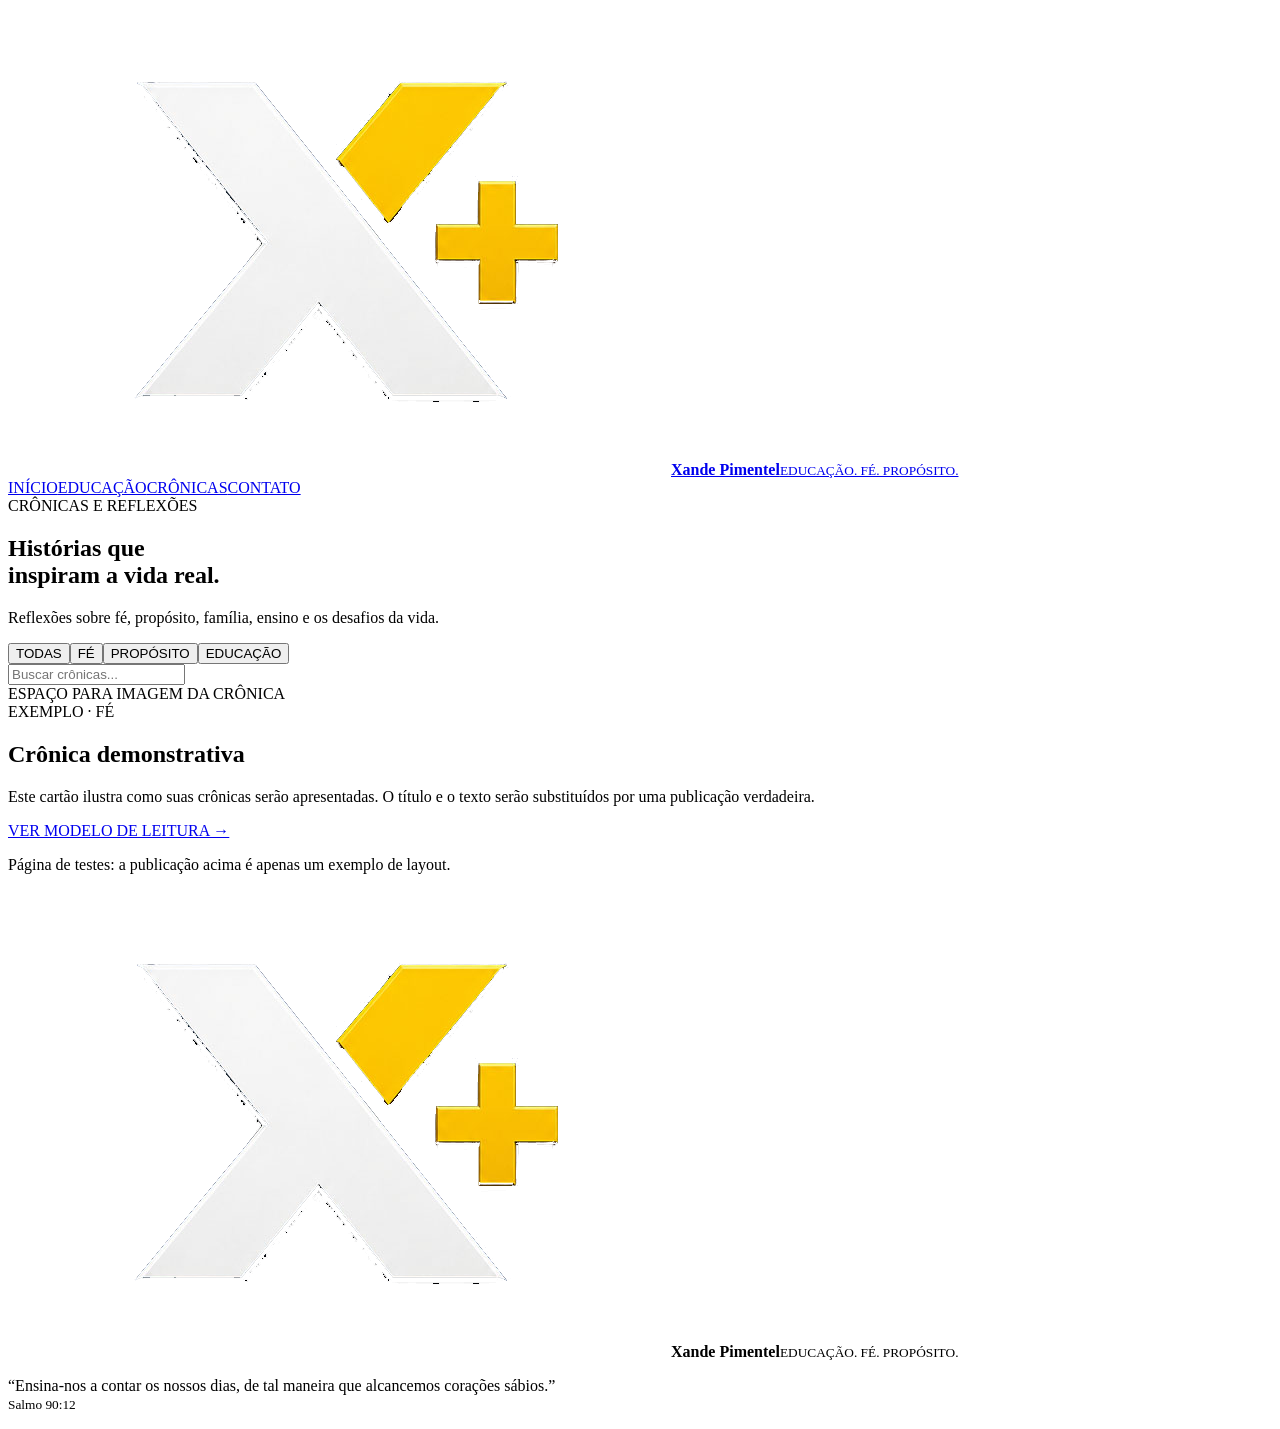
==== cronicas/index.html @ 949854df "Adiciona biblioteca editorial de crônicas em ambiente de testes" ====
<!doctype html><html lang="pt-BR"><head><meta charset="utf-8"><meta name="viewport" content="width=device-width,initial-scale=1"><title>Crônicas e Reflexões | Xande Pimentel</title><link rel="preconnect" href="https://fonts.googleapis.com"><link rel="preconnect" href="https://fonts.gstatic.com" crossorigin><link href="https://fonts.googleapis.com/css2?family=Cormorant+Garamond:wght@400;500;600&family=Montserrat:wght@400;500;600&display=swap" rel="stylesheet"><link rel="stylesheet" href="style.css"></head><body><header class="top"><a class="brand" href="../index.html"><img src="../images/logo.png" alt="Logo Xande Pimentel"><span><strong>Xande Pimentel</strong><small>EDUCAÇÃO. FÉ. PROPÓSITO.</small></span></a><nav><a href="../index.html">INÍCIO</a><a href="../index.html#educacao">EDUCAÇÃO</a><a class="active" href="index.html">CRÔNICAS</a><a href="../index.html#rodape">CONTATO</a></nav></header><section class="hero"><div class="hero-inner"><span class="eyebrow">CRÔNICAS E REFLEXÕES</span><h1>Histórias que<br>inspiram a vida real.</h1><p>Reflexões sobre fé, propósito, família, ensino e os desafios da vida.</p></div></section><main><div class="filters"><div class="categories" aria-label="Filtrar por tema"><button class="selected" data-filter="Todas">TODAS</button><button data-filter="Fé">FÉ</button><button data-filter="Propósito">PROPÓSITO</button><button data-filter="Educação">EDUCAÇÃO</button></div><input id="search" type="search" placeholder="Buscar crônicas..." aria-label="Buscar crônicas"></div><div class="grid" id="grid"><article class="card" data-category="Fé" data-title="Crônica demonstrativa"><div class="cover"><span>ESPAÇO PARA IMAGEM DA CRÔNICA</span></div><div class="card-body"><span class="meta">EXEMPLO · FÉ</span><h2>Crônica demonstrativa</h2><p>Este cartão ilustra como suas crônicas serão apresentadas. O título e o texto serão substituídos por uma publicação verdadeira.</p><a href="exemplo.html">VER MODELO DE LEITURA →</a></div></article></div><p id="empty" hidden>Nenhuma crônica encontrada.</p><p class="notice">Página de testes: a publicação acima é apenas um exemplo de layout.</p></main><footer><div class="brand"><img src="../images/logo.png" alt=""><span><strong>Xande Pimentel</strong><small>EDUCAÇÃO. FÉ. PROPÓSITO.</small></span></div><p>“Ensina-nos a contar os nossos dias, de tal maneira que alcancemos corações sábios.”<br><small>Salmo 90:12</small></p></footer><script>const buttons=[...document.querySelectorAll('[data-filter]')],search=document.querySelector('#search'),cards=[...document.querySelectorAll('.card')];let category='Todas';function render(){let count=0;for(const card of cards){const ok=(category==='Todas'||card.dataset.category===category)&&card.textContent.toLocaleLowerCase('pt-BR').includes(search.value.toLocaleLowerCase('pt-BR'));card.hidden=!ok;if(ok)count++}document.querySelector('#empty').hidden=count!==0}buttons.forEach(button=>button.addEventListener('click',()=>{category=button.dataset.filter;buttons.forEach(b=>b.classList.toggle('selected',b===button));render()}));search.addEventListener('input',render);</script></body></html>
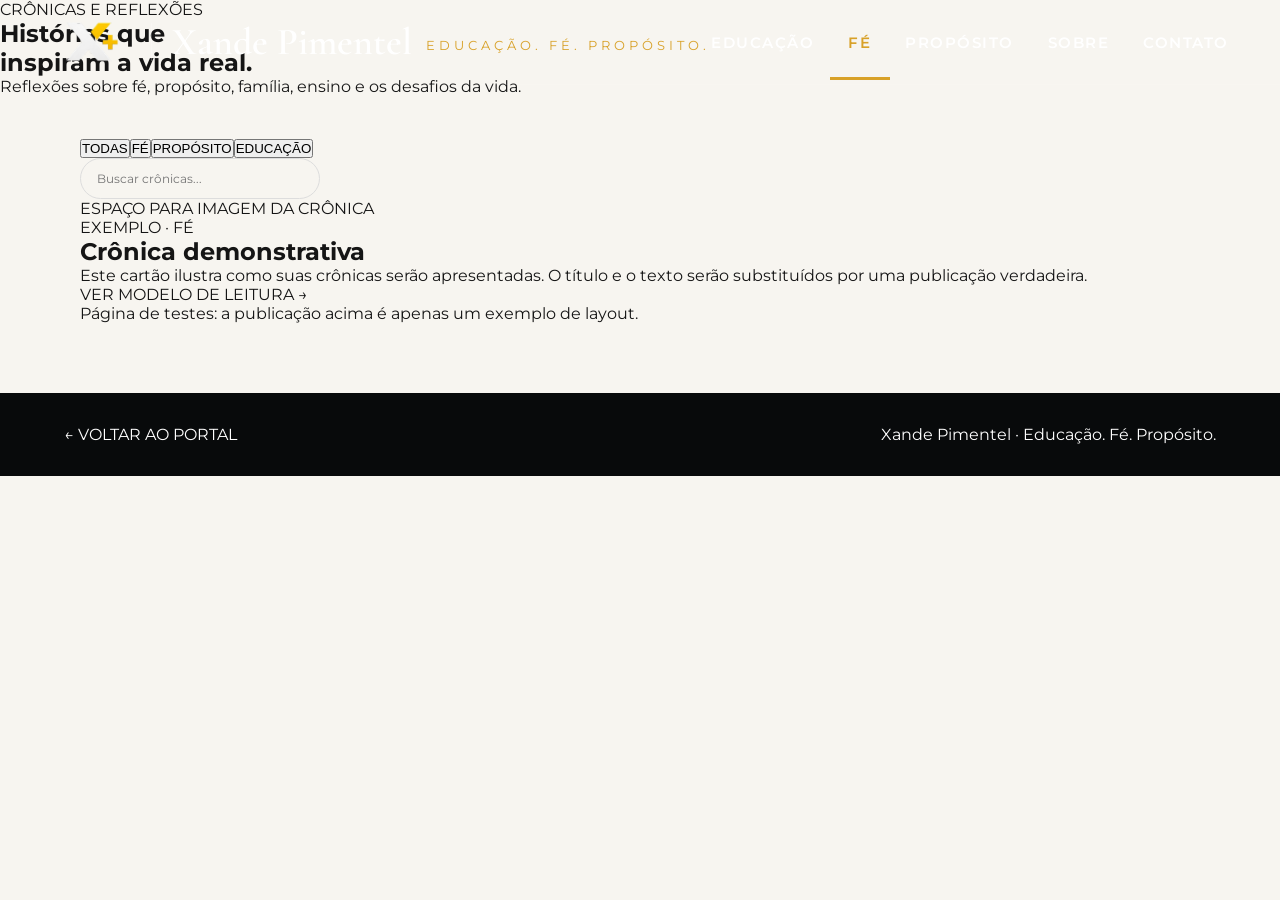
==== commit 18ab266e: "Uniformiza identidade visual da biblioteca com o portal" ====
--- a/cronicas/index.html
+++ b/cronicas/index.html
@@ -1 +1 @@
-<!doctype html><html lang="pt-BR"><head><meta charset="utf-8"><meta name="viewport" content="width=device-width,initial-scale=1"><title>Crônicas e Reflexões | Xande Pimentel</title><link rel="preconnect" href="https://fonts.googleapis.com"><link rel="preconnect" href="https://fonts.gstatic.com" crossorigin><link href="https://fonts.googleapis.com/css2?family=Cormorant+Garamond:wght@400;500;600&family=Montserrat:wght@400;500;600&display=swap" rel="stylesheet"><link rel="stylesheet" href="style.css"></head><body><header class="top"><a class="brand" href="../index.html"><img src="../images/logo.png" alt="Logo Xande Pimentel"><span><strong>Xande Pimentel</strong><small>EDUCAÇÃO. FÉ. PROPÓSITO.</small></span></a><nav><a href="../index.html">INÍCIO</a><a href="../index.html#educacao">EDUCAÇÃO</a><a class="active" href="index.html">CRÔNICAS</a><a href="../index.html#rodape">CONTATO</a></nav></header><section class="hero"><div class="hero-inner"><span class="eyebrow">CRÔNICAS E REFLEXÕES</span><h1>Histórias que<br>inspiram a vida real.</h1><p>Reflexões sobre fé, propósito, família, ensino e os desafios da vida.</p></div></section><main><div class="filters"><div class="categories" aria-label="Filtrar por tema"><button class="selected" data-filter="Todas">TODAS</button><button data-filter="Fé">FÉ</button><button data-filter="Propósito">PROPÓSITO</button><button data-filter="Educação">EDUCAÇÃO</button></div><input id="search" type="search" placeholder="Buscar crônicas..." aria-label="Buscar crônicas"></div><div class="grid" id="grid"><article class="card" data-category="Fé" data-title="Crônica demonstrativa"><div class="cover"><span>ESPAÇO PARA IMAGEM DA CRÔNICA</span></div><div class="card-body"><span class="meta">EXEMPLO · FÉ</span><h2>Crônica demonstrativa</h2><p>Este cartão ilustra como suas crônicas serão apresentadas. O título e o texto serão substituídos por uma publicação verdadeira.</p><a href="exemplo.html">VER MODELO DE LEITURA →</a></div></article></div><p id="empty" hidden>Nenhuma crônica encontrada.</p><p class="notice">Página de testes: a publicação acima é apenas um exemplo de layout.</p></main><footer><div class="brand"><img src="../images/logo.png" alt=""><span><strong>Xande Pimentel</strong><small>EDUCAÇÃO. FÉ. PROPÓSITO.</small></span></div><p>“Ensina-nos a contar os nossos dias, de tal maneira que alcancemos corações sábios.”<br><small>Salmo 90:12</small></p></footer><script>const buttons=[...document.querySelectorAll('[data-filter]')],search=document.querySelector('#search'),cards=[...document.querySelectorAll('.card')];let category='Todas';function render(){let count=0;for(const card of cards){const ok=(category==='Todas'||card.dataset.category===category)&&card.textContent.toLocaleLowerCase('pt-BR').includes(search.value.toLocaleLowerCase('pt-BR'));card.hidden=!ok;if(ok)count++}document.querySelector('#empty').hidden=count!==0}buttons.forEach(button=>button.addEventListener('click',()=>{category=button.dataset.filter;buttons.forEach(b=>b.classList.toggle('selected',b===button));render()}));search.addEventListener('input',render);</script></body></html>+<!doctype html><html lang="pt-BR"><head><meta charset="utf-8"><meta name="viewport" content="width=device-width,initial-scale=1"><title>Crônicas e Reflexões | Xande Pimentel</title><link rel="preconnect" href="https://fonts.googleapis.com"><link rel="preconnect" href="https://fonts.gstatic.com" crossorigin><link href="https://fonts.googleapis.com/css2?family=Cormorant+Garamond:wght@400;500;600&family=Montserrat:wght@400;500;600&display=swap" rel="stylesheet"><link rel="stylesheet" href="../css/style.css"><link rel="stylesheet" href="style.css"></head><body><header class="header"><div class="container"><div class="logo-area"><img src="../images/logo.png" class="logo" alt="Logo Xande Pimentel"><div class="brand"><h2>Xande Pimentel</h2><span>EDUCAÇÃO. FÉ. PROPÓSITO.</span></div></div><nav><ul><li><a href="../index.html#educacao">EDUCAÇÃO</a></li><li><a class="active" href="index.html">FÉ</a></li><li><a href="../index.html">PROPÓSITO</a></li><li><a href="../index.html">SOBRE</a></li><li><a href="../index.html#rodape">CONTATO</a></li></ul></nav></div></header><section class="library-hero"><div class="library-hero-inner"><span class="library-eyebrow">CRÔNICAS E REFLEXÕES</span><h1>Histórias que<br>inspiram a vida real.</h1><p>Reflexões sobre fé, propósito, família, ensino e os desafios da vida.</p></div></section><main class="library-main"><div class="library-filters"><div class="library-categories" aria-label="Filtrar por tema"><button class="selected" data-filter="Todas">TODAS</button><button data-filter="Fé">FÉ</button><button data-filter="Propósito">PROPÓSITO</button><button data-filter="Educação">EDUCAÇÃO</button></div><input id="search" class="library-search" type="search" placeholder="Buscar crônicas..." aria-label="Buscar crônicas"></div><div class="library-grid" id="grid"><article class="library-card" data-category="Fé" data-title="Crônica demonstrativa"><div class="library-cover"><span>ESPAÇO PARA IMAGEM DA CRÔNICA</span></div><div class="library-card-body"><span class="library-meta">EXEMPLO · FÉ</span><h2>Crônica demonstrativa</h2><p>Este cartão ilustra como suas crônicas serão apresentadas. O título e o texto serão substituídos por uma publicação verdadeira.</p><a href="exemplo.html">VER MODELO DE LEITURA →</a></div></article></div><p id="empty" hidden>Nenhuma crônica encontrada.</p><p class="library-notice">Página de testes: a publicação acima é apenas um exemplo de layout.</p></main><footer class="library-footer"><a href="../index.html">← VOLTAR AO PORTAL</a><span> Xande Pimentel · Educação. Fé. Propósito.</span></footer><script>const buttons=[...document.querySelectorAll('[data-filter]')],search=document.querySelector('#search'),cards=[...document.querySelectorAll('.library-card')];let category='Todas';function render(){let count=0;for(const card of cards){const ok=(category==='Todas'||card.dataset.category===category)&&card.textContent.toLocaleLowerCase('pt-BR').includes(search.value.toLocaleLowerCase('pt-BR'));card.hidden=!ok;if(ok)count++}document.querySelector('#empty').hidden=count!==0}buttons.forEach(button=>button.addEventListener('click',()=>{category=button.dataset.filter;buttons.forEach(b=>b.classList.toggle('selected',b===button));render()}));search.addEventListener('input',render);</script></body></html>
--- a/css/style.css
+++ b/css/style.css
@@ -0,0 +1,1257 @@
+/* ============================================================
+   XANDE PIMENTEL — PORTAL
+   CSS completo — versão limpa e responsiva
+   ============================================================ */
+
+/* ---------- RESET ---------- */
+* {
+    margin: 0;
+    padding: 0;
+    box-sizing: border-box;
+}
+
+html {
+    scroll-behavior: smooth;
+}
+
+body {
+    background: #000;
+    color: #fff;
+    font-family: "Montserrat", sans-serif;
+    overflow-x: hidden;
+}
+
+img {
+    max-width: 100%;
+    display: block;
+}
+
+/* ---------- CONTAINER ---------- */
+.container {
+    width: 92%;
+    max-width: 1700px;
+    margin: 0 auto;
+}
+
+/* ---------- HEADER ---------- */
+.header {
+    position: absolute;
+    top: 0;
+    left: 0;
+    width: 100%;
+    z-index: 50;
+    padding: 14px 0;
+    border-bottom: 1px solid rgba(255, 255, 255, 0.08);
+}
+
+.header .container {
+    display: flex;
+    justify-content: space-between;
+    align-items: center;
+}
+
+.logo-area {
+    display: flex;
+    align-items: center;
+    gap: 20px;
+}
+
+.logo {
+    width: 80px;
+    height: auto;
+}
+
+.brand {
+    border-left: 1px solid rgba(255, 255, 255, 0.25);
+    padding-left: 20px;
+}
+
+.brand h2 {
+    font-family: "Cormorant Garamond", serif;
+    font-size: 38px;
+    font-weight: 600;
+    color: #fff;
+    line-height: 1;
+    white-space: nowrap;
+}
+
+.brand span {
+    display: block;
+    margin-top: 6px;
+    letter-spacing: 4px;
+    color: #D8A128;
+    font-size: 13px;
+}
+
+nav ul {
+    display: flex;
+    list-style: none;
+    gap: 34px;
+}
+
+nav a {
+    color: #fff;
+    text-decoration: none;
+    font-size: 15px;
+    letter-spacing: 1.5px;
+    transition: 0.3s;
+    position: relative;
+}
+
+nav a:hover {
+    color: #D8A128;
+}
+
+nav a.active::after {
+    content: "";
+    position: absolute;
+    left: 50%;
+    bottom: -28px;
+    width: 60px;
+    height: 3px;
+    background: #D8A128;
+    transform: translateX(-50%);
+}
+
+/* ============================================================
+   HERO
+   ============================================================ */
+.hero {
+    position: relative;
+    min-height: auto;
+    display: flex;
+    flex-direction: column;
+    background: #000;
+    overflow: hidden;
+    padding-bottom: 60px;
+}
+
+/* FOTO — desktop */
+.hero-image {
+    position: absolute;
+    top: 0;
+    right: 0;
+    width: 45%;
+    height: 100%;
+    object-fit: cover;
+    object-position: center;
+    z-index: 1;
+}
+
+/* DEGRADÊ */
+.hero-overlay {
+    position: absolute;
+    inset: 0;
+    z-index: 2;
+    background: linear-gradient(
+        90deg,
+        rgba(0, 0, 0, 0.97) 0%,
+        rgba(0, 0, 0, 0.93) 28%,
+        rgba(0, 0, 0, 0.68) 50%,
+        rgba(0, 0, 0, 0.10) 73%,
+        rgba(0, 0, 0, 0) 100%
+    );
+}
+
+/* TEXTO */
+.hero-content {
+    position: relative;
+    z-index: 5;
+    width: 92%;
+    max-width: 1700px;
+    margin: 0 auto;
+    flex: 1;
+    display: flex;
+    align-items: flex-start;
+    padding: 150px 0 40px;
+}
+
+.left {
+    width: 50%;
+}
+
+.left h1 {
+    font-family: "Cormorant Garamond", serif;
+    font-size: clamp(64px, 6.5vw, 110px);
+    font-weight: 600;
+    line-height: 1;
+    letter-spacing: -1px;
+    margin-bottom: 14px;
+}
+
+.left h2 {
+    font-size: clamp(22px, 2.4vw, 38px);
+    color: #D8A128;
+    font-weight: 300;
+    margin-bottom: 18px;
+}
+
+.line {
+    width: 120px;
+    height: 4px;
+    background: #D8A128;
+    margin-bottom: 18px;
+}
+
+.left p {
+    width: 100%;
+    max-width: 650px;
+    font-size: clamp(15px, 1.5vw, 20px);
+    line-height: 1.65;
+    color: #ECECEC;
+    margin-bottom: 24px;
+}
+
+/* ---------- CARDS ---------- */
+.cards {
+    position: relative;
+    z-index: 20;
+    width: 92%;
+    max-width: 1000px;
+    margin: 0 0 -80px 4%;
+    display: grid;
+    grid-template-columns: repeat(3, 1fr);
+    gap: 8px;
+    transform: translateY(-120px);
+}
+
+.card {
+    background: rgba(8, 8, 8, 0.55);
+    border: 1px solid rgba(224, 170, 0, 0.65);
+    border-radius: 10px;
+    padding: 20px 18px;
+    display: flex;
+    flex-direction: column;
+    backdrop-filter: blur(4px);
+}
+
+.card .icon {
+    width: 58px;
+    height: 58px;
+    margin-bottom: 14px;
+    display: flex;
+    align-items: center;
+    justify-content: flex-start;
+    color: #E5AA00;
+}
+
+.card .icon svg {
+    width: 52px;
+    height: 52px;
+    stroke: #E5AA00;
+    fill: none;
+    stroke-width: 1.8;
+    stroke-linecap: round;
+    stroke-linejoin: round;
+}
+
+.card h3 {
+    color: #fff;
+    font-size: 24px;
+    margin-bottom: 12px;
+    font-weight: 300;
+    letter-spacing: 1px;
+}
+
+.card p {
+    color: #D5D5D5;
+    line-height: 1.6;
+    font-size: 15px;
+    margin-bottom: 14px;
+    flex: 1;
+}
+
+.card a {
+    display: block;
+    width: 100%;
+    background: #D9A404;
+    color: #111;
+    text-align: center;
+    padding: 12px;
+    border-radius: 5px;
+    text-decoration: none;
+    font-weight: 700;
+    font-size: 15px;
+    transition: 0.3s;
+}
+
+.card a:hover {
+    background: #F0BD24;
+}
+
+/* ============================================================
+   MANIFESTO
+   ============================================================ */
+.manifesto {
+    display: grid;
+    grid-template-columns: 55% 45%;
+    align-items: stretch;
+    background: #000;
+    position: relative;
+}
+
+.manifesto-image {
+    position: relative;
+    overflow: hidden;
+}
+
+.manifesto-image img {
+    position: absolute;
+    inset: 0;
+    width: 100%;
+    height: 100%;
+    object-fit: cover;
+    object-position: center;
+    filter: grayscale(100%) contrast(1.05);
+}
+
+.manifesto-image::before {
+    content: "";
+    position: absolute;
+    inset: 0;
+    z-index: 2;
+    background: linear-gradient(
+        90deg,
+        #F4EFE6 0%,
+        rgba(244, 239, 230, 0.9) 18%,
+        rgba(244, 239, 230, 0.5) 35%,
+        rgba(244, 239, 230, 0) 55%
+    );
+    pointer-events: none;
+}
+
+.manifesto-content {
+    background: #F4EFE6;
+    padding: 60px;
+    display: flex;
+    flex-direction: column;
+    justify-content: center;
+}
+
+.section-label,
+.manifesto-label {
+    display: block;
+    color: #C9A227;
+    font-family: "Montserrat", sans-serif;
+    font-size: 13px;
+    font-weight: 600;
+    letter-spacing: 5px;
+    margin-bottom: 16px;
+}
+
+.manifesto-content h2 {
+    font-family: "Cormorant Garamond", Georgia, serif;
+    font-size: clamp(30px, 2.8vw, 44px);
+    font-weight: 500;
+    line-height: 1.15;
+    color: #1a1a1a;
+    margin-bottom: 18px;
+}
+
+.manifesto-line {
+    width: 60px;
+    height: 4px;
+    background: #C9A227;
+    margin-bottom: 16px;
+}
+
+.manifesto-content p {
+    color: #333;
+    font-family: "Montserrat", sans-serif;
+    font-size: 15px;
+    font-weight: 300;
+    line-height: 1.45;
+    margin-bottom: 12px;
+}
+
+.manifesto-content .manifesto-signature {
+    color: #C9A227;
+    font-family: "Cormorant Garamond", Georgia, serif;
+    font-size: 26px;
+    font-weight: 500;
+    margin-top: 16px;
+    margin-bottom: 0;
+}
+
+/* ============================================================
+   LIVROS
+   ============================================================ */
+.livros {
+    background: #0A0F14;
+    padding: 30px 8% 40px;
+}
+
+.livros-header {
+    margin-bottom: 55px;
+}
+
+.livros-title {
+    display: block;
+    color: #C9A227;
+    font-family: "Montserrat", sans-serif;
+    font-size: 13px;
+    font-weight: 600;
+    letter-spacing: 5px;
+    text-transform: uppercase;
+}
+
+.livros-line {
+    width: 60px;
+    height: 4px;
+    background: #C9A227;
+    margin-top: 16px;
+}
+
+.livros-grid {
+    display: grid;
+    grid-template-columns: 1fr 1fr;
+    gap: 60px;
+    max-width: 1100px;
+    margin: 0 auto;
+}
+
+.livro-card {
+    display: grid;
+    grid-template-columns: 150px 1fr;
+    gap: 28px;
+    align-items: center;
+}
+
+.livro-capa {
+    width: 150px;
+    box-shadow: 0 14px 30px rgba(0, 0, 0, 0.6);
+    transform: rotate(-2deg);
+    transition: transform 0.3s;
+}
+
+.livro-card:nth-child(even) .livro-capa {
+    transform: rotate(2deg);
+}
+
+.livro-capa:hover {
+    transform: rotate(0deg) scale(1.03);
+}
+
+.livro-capa img {
+    width: 100%;
+    height: auto;
+}
+
+.livro-info h3 {
+    font-family: "Cormorant Garamond", Georgia, serif;
+    font-size: 19px;
+    font-weight: 600;
+    letter-spacing: 1px;
+    color: #fff;
+    margin-bottom: 6px;
+}
+
+.livro-autor {
+    font-family: "Montserrat", sans-serif;
+    font-size: 11px;
+    font-weight: 600;
+    letter-spacing: 2.5px;
+    color: #D8A128;
+    margin-bottom: 10px;
+}
+
+.livro-desc {
+    font-family: "Montserrat", sans-serif;
+    font-size: 13px;
+    font-weight: 300;
+    line-height: 1.6;
+    color: #C9CFD6;
+    margin-bottom: 18px;
+}
+
+.livro-botoes {
+    display: flex;
+    flex-direction: column;
+    gap: 8px;
+    max-width: 220px;
+}
+
+.btn-amazon,
+.btn-digital {
+    display: flex;
+    align-items: center;
+    justify-content: center;
+    gap: 8px;
+    padding: 11px 16px;
+    font-family: "Montserrat", sans-serif;
+    font-size: 11px;
+    font-weight: 700;
+    letter-spacing: 1.2px;
+    text-decoration: none;
+    transition: 0.3s;
+}
+
+.btn-amazon {
+    background: #D8A128;
+    color: #0A0F14;
+    border: 1px solid #D8A128;
+}
+
+.btn-amazon:hover {
+    background: #F0BD24;
+}
+
+.btn-digital {
+    background: transparent;
+    color: #fff;
+    font-weight: 600;
+    border: 1px solid rgba(255, 255, 255, 0.5);
+}
+
+.btn-digital:hover {
+    border-color: #D8A128;
+    color: #D8A128;
+}
+
+.btn-icone {
+    width: 15px;
+    height: 15px;
+}
+
+/* ============================================================
+   EDUCAÇÃO
+   ============================================================ */
+.educacao {
+    background: #0A0F14;
+    padding: 40px 8% 40px;
+}
+
+.educacao-header {
+    text-align: center;
+    margin-bottom: 55px;
+}
+
+.educacao-title {
+    display: block;
+    color: #C9A227;
+    font-family: "Montserrat", sans-serif;
+    font-size: 13px;
+    font-weight: 600;
+    letter-spacing: 5px;
+    text-transform: uppercase;
+}
+
+.educacao-line {
+    width: 60px;
+    height: 4px;
+    background: #C9A227;
+    margin: 16px auto 0;
+}
+
+.educacao-grid {
+    display: grid;
+    grid-template-columns: repeat(5, 1fr);
+    gap: 20px;
+    max-width: 1200px;
+    margin: 0 auto;
+}
+
+.recurso-card {
+    background: #101820;
+    border: 1px solid rgba(216, 161, 40, 0.35);
+    padding: 34px 22px;
+    text-align: center;
+    display: flex;
+    flex-direction: column;
+    align-items: center;
+    transition: transform 0.3s, border-color 0.3s;
+}
+
+.recurso-card:hover {
+    transform: translateY(-6px);
+    border-color: #D8A128;
+}
+
+.recurso-icon {
+    width: 52px;
+    height: 52px;
+    color: #D8A128;
+    margin-bottom: 18px;
+}
+
+.recurso-icon svg {
+    width: 100%;
+    height: 100%;
+}
+
+.recurso-card h3 {
+    font-family: "Cormorant Garamond", Georgia, serif;
+    font-size: 20px;
+    font-weight: 600;
+    letter-spacing: 2px;
+    color: #fff;
+    margin-bottom: 10px;
+}
+
+.recurso-card p {
+    font-family: "Montserrat", sans-serif;
+    font-size: 13px;
+    font-weight: 300;
+    line-height: 1.6;
+    color: #C9CFD6;
+    margin-bottom: 18px;
+    flex: 1;
+}
+
+.recurso-link {
+    color: #D8A128;
+    font-family: "Montserrat", sans-serif;
+    font-size: 12px;
+    font-weight: 600;
+    letter-spacing: 2px;
+    text-decoration: none;
+    transition: color 0.3s;
+}
+
+.recurso-link span {
+    display: inline-block;
+    transition: transform 0.3s;
+}
+
+.recurso-link:hover {
+    color: #F0BD24;
+}
+
+.recurso-link:hover span {
+    transform: translateX(4px);
+}
+
+/* ============================================================
+   CRÔNICA
+   ============================================================ */
+.cronica {
+    background: #fff;
+    padding: 3px 8% 10px;
+}
+
+.cronica-grid {
+    display: grid;
+    grid-template-columns: 1fr 1fr;
+    gap: 60px;
+    align-items: center;
+    max-width: 1100px;
+    margin: 0 auto;
+}
+
+.cronica-label {
+    display: block;
+    color: #C9A227;
+    font-family: "Montserrat", sans-serif;
+    font-size: 13px;
+    font-weight: 600;
+    letter-spacing: 5px;
+    text-transform: uppercase;
+    margin-bottom: 16px;
+}
+
+.cronica-line {
+    width: 60px;
+    height: 4px;
+    background: #C9A227;
+    margin-bottom: 24px;
+}
+
+.cronica-content h2 {
+    font-family: "Cormorant Garamond", Georgia, serif;
+    font-size: clamp(32px, 3.4vw, 46px);
+    font-weight: 600;
+    color: #1a1a1a;
+    margin-bottom: 20px;
+}
+
+.cronica-content p {
+    font-family: "Montserrat", sans-serif;
+    font-size: 15px;
+    font-weight: 300;
+    line-height: 1.7;
+    color: #555;
+    max-width: 480px;
+    margin-bottom: 30px;
+}
+
+.cronica-btn {
+    display: inline-flex;
+    align-items: center;
+    gap: 8px;
+    background: #1a1a1a;
+    color: #fff;
+    padding: 14px 26px;
+    font-family: "Montserrat", sans-serif;
+    font-size: 13px;
+    font-weight: 600;
+    letter-spacing: 2px;
+    text-decoration: none;
+    border: 1px solid #1a1a1a;
+    transition: 0.3s;
+}
+
+.cronica-btn span {
+    display: inline-block;
+    color: #C9A227;
+    transition: transform 0.3s;
+}
+
+.cronica-btn:hover {
+    background: #C9A227;
+    color: #1a1a1a;
+}
+
+.cronica-btn:hover span {
+    transform: translateX(4px);
+}
+
+.cronica-image {
+    overflow: hidden;
+    box-shadow: 0 18px 40px rgba(0, 0, 0, 0.25);
+}
+
+.cronica-image img {
+    width: 100%;
+    height: 100%;
+    object-fit: cover;
+    display: block;
+}
+
+/* ============================================================
+   RODAPÉ
+   ============================================================ */
+.rodape {
+    background: #0A0F14;
+    padding: 20px 8% 10px;
+    border-top: 1px solid rgba(216, 161, 40, 0.25);
+}
+
+.rodape-grid {
+    display: grid;
+    grid-template-columns: 2fr 1fr 1.4fr 1fr;
+    gap: 40px;
+    max-width: 1200px;
+    margin: 0 auto 60px;
+}
+
+.rodape-logo {
+    display: flex;
+    align-items: center;
+    gap: 14px;
+    margin-bottom: 14px;
+}
+
+.rodape-logo-img {
+    width: 56px;
+    height: 56px;
+    max-width: 56px;
+    max-height: 56px;
+    object-fit: contain;
+    display: block;
+    flex-shrink: 0;
+    margin-top: 2px;
+}
+
+.rodape-logo-nome {
+    font-family: "Montserrat", sans-serif;
+    font-size: 14px;
+    font-weight: 600;
+    letter-spacing: 3px;
+    color: #fff;
+    line-height: 1.2;
+}
+
+.rodape-col h4 {
+    font-family: "Montserrat", sans-serif;
+    font-size: 12px;
+    font-weight: 600;
+    letter-spacing: 3px;
+    color: #D8A128;
+    margin-bottom: 18px;
+}
+
+.rodape-col ul {
+    list-style: none;
+    padding: 0;
+    margin: 0;
+}
+
+.rodape-col li {
+    margin-bottom: 10px;
+}
+
+.rodape-col a {
+    font-family: "Montserrat", sans-serif;
+    font-size: 14px;
+    font-weight: 300;
+    color: #C9CFD6;
+    text-decoration: none;
+    transition: color 0.3s;
+}
+
+.rodape-col a:hover {
+    color: #D8A128;
+}
+
+.rodape-col li:not(a) {
+    font-family: "Montserrat", sans-serif;
+    font-size: 14px;
+    font-weight: 300;
+    color: #C9CFD6;
+}
+
+.rodape-social {
+    display: flex;
+    gap: 14px;
+}
+
+.social-link {
+    width: 42px;
+    height: 42px;
+    display: flex;
+    align-items: center;
+    justify-content: center;
+    color: #C9CFD6;
+    border: 1px solid rgba(255, 255, 255, 0.25);
+    transition: color 0.3s, border-color 0.3s;
+}
+
+.social-link svg {
+    width: 20px;
+    height: 20px;
+}
+
+.social-link:hover {
+    color: #D8A128;
+    border-color: #D8A128;
+}
+
+.rodape-verso {
+    text-align: center;
+    padding: 30px 0;
+    border-top: 1px solid rgba(255, 255, 255, 0.1);
+    border-bottom: 1px solid rgba(255, 255, 255, 0.1);
+    margin-bottom: 24px;
+}
+
+.rodape-verso p {
+    font-family: "Cormorant Garamond", Georgia, serif;
+    font-size: clamp(20px, 2.4vw, 28px);
+    font-style: italic;
+    color: #fff;
+    margin-bottom: 6px;
+}
+
+.rodape-verso span {
+    font-family: "Montserrat", sans-serif;
+    font-size: 13px;
+    letter-spacing: 2px;
+    color: #D8A128;
+}
+
+.rodape-bottom {
+    text-align: center;
+    padding: 10px 0 0;
+}
+
+.rodape-bottom p {
+    font-family: "Montserrat", sans-serif;
+    font-size: 13px;
+    font-weight: 300;
+    color: #8A939E;
+}
+
+/* ============================================================
+   TABLET
+   ============================================================ */
+@media (max-width: 1200px) {
+    nav {
+        display: none;
+    }
+
+    .cards {
+        grid-template-columns: repeat(3, 1fr);
+        gap: 16px;
+    }
+
+    .card {
+        padding: 16px;
+    }
+
+    .card h3 {
+        font-size: 20px;
+    }
+
+    .card p {
+        font-size: 14px;
+    }
+
+    .card a {
+        font-size: 14px;
+        padding: 10px;
+    }
+
+    .educacao-grid {
+        grid-template-columns: repeat(3, 1fr);
+    }
+}
+
+/* ============================================================
+   CELULAR — CORREÇÃO PRINCIPAL
+   ============================================================ */
+@media (max-width: 768px) {
+
+    /* HEADER
+       No celular ele ocupa seu próprio espaço.
+       Assim a foto não fica escondida atrás do cabeçalho. */
+    .header {
+        position: relative;
+        padding: 10px 0;
+        background: #000;
+    }
+
+    .header .container {
+        justify-content: flex-start;
+    }
+
+    .logo-area {
+        width: 100%;
+        gap: 14px;
+    }
+
+    .logo {
+        width: 64px;
+    }
+
+    .brand {
+        padding-left: 14px;
+    }
+
+    .brand h2 {
+        font-size: 30px;
+    }
+
+    .brand span {
+        font-size: 10px;
+        letter-spacing: 3px;
+        line-height: 1.45;
+    }
+
+    /* HERO
+       A altura passa a ser determinada pelo conteúdo.
+       Nada pode ficar por cima do texto. */
+    .hero {
+        min-height: 0;
+        display: flex;
+        flex-direction: column;
+        padding-bottom: 0;
+        overflow: visible;
+    }
+
+    /* FOTO
+       Fica abaixo do cabeçalho e um pouco mais baixa,
+       como solicitado. */
+    .hero-image {
+        position: relative;
+        top: auto;
+        right: auto;
+        width: 100%;
+        height: 430px;
+        max-height: none;
+        margin: 18px 0 0;
+        object-fit: cover;
+        object-position: center top;
+        z-index: 1;
+    }
+
+    .hero-overlay {
+        position: absolute;
+        inset: 0;
+        z-index: 2;
+        background: linear-gradient(
+            180deg,
+            rgba(0, 0, 0, 0.10) 0%,
+            rgba(0, 0, 0, 0.30) 45%,
+            rgba(0, 0, 0, 0.92) 100%
+        );
+        pointer-events: none;
+    }
+
+    /* TEXTO
+       Fica depois da foto, em fluxo normal. */
+    .hero-content {
+        position: relative;
+        z-index: 5;
+        width: 100%;
+        max-width: none;
+        margin: 0;
+        padding: 48px 20px 34px;
+        text-align: center;
+        flex: none;
+        background: #000;
+    }
+
+    .left {
+        width: 100%;
+    }
+
+    .left h1 {
+        font-size: clamp(36px, 10vw, 48px);
+        line-height: 1;
+        letter-spacing: 0;
+        margin-bottom: 14px;
+    }
+
+    .left h2 {
+        font-size: clamp(20px, 5.8vw, 28px);
+        line-height: 1.25;
+        margin-bottom: 18px;
+    }
+
+    .line {
+        width: 120px;
+        height: 4px;
+        margin: 14px auto 22px;
+    }
+
+    .left p {
+        width: 100%;
+        max-width: 620px;
+        margin: 0 auto;
+        font-size: 15px;
+        line-height: 1.7;
+    }
+
+    /* CARDS
+       ESTA É A CORREÇÃO MAIS IMPORTANTE:
+       removemos o translateY(-120px) do desktop.
+       Assim os cards começam DEPOIS do texto. */
+    .cards {
+        position: relative;
+        z-index: 20;
+        width: 100%;
+        max-width: none;
+        margin: 0;
+        padding: 0 16px 36px;
+        display: grid;
+        grid-template-columns: repeat(3, 1fr);
+        gap: 10px;
+        transform: none;
+    }
+
+    .card {
+        padding: 16px 10px;
+        text-align: center;
+        min-width: 0;
+    }
+
+    .card .icon {
+        width: 38px;
+        height: 38px;
+        margin: 0 auto 9px;
+        justify-content: center;
+    }
+
+    .card .icon svg {
+        width: 34px;
+        height: 34px;
+    }
+
+    .card h3 {
+        font-size: 13px;
+        letter-spacing: 1px;
+        line-height: 1.2;
+        margin-bottom: 9px;
+    }
+
+    .card p {
+        font-size: 11px;
+        line-height: 1.5;
+        margin-bottom: 12px;
+    }
+
+    .card a {
+        font-size: 9px;
+        padding: 8px 5px;
+        letter-spacing: 0.7px;
+    }
+
+    /* MANIFESTO */
+    .manifesto {
+        grid-template-columns: 1fr;
+    }
+
+    .manifesto-content {
+        order: 1;
+        padding: 40px 24px;
+    }
+
+    .manifesto-image {
+        order: 2;
+        height: 320px;
+    }
+
+    .manifesto-image img {
+        position: relative;
+        inset: auto;
+        width: 100%;
+        height: 100%;
+        object-fit: cover;
+    }
+
+    .manifesto-image::before {
+        display: none;
+    }
+
+    /* LIVROS */
+    .livros {
+        padding: 60px 24px;
+    }
+
+    .livros-grid {
+        grid-template-columns: 1fr;
+        gap: 40px;
+    }
+
+    .livro-card {
+        grid-template-columns: 1fr;
+        gap: 20px;
+        text-align: center;
+    }
+
+    .livro-capa {
+        margin: 0 auto;
+    }
+
+    .livro-botoes {
+        margin: 0 auto;
+    }
+
+    /* EDUCAÇÃO */
+    .educacao {
+        padding: 60px 24px;
+    }
+
+    .educacao-grid {
+        grid-template-columns: 1fr 1fr;
+        gap: 14px;
+    }
+
+    /* CRÔNICA */
+    .cronica {
+        padding: 60px 24px;
+    }
+
+    .cronica-grid {
+        grid-template-columns: 1fr;
+        gap: 30px;
+    }
+
+    .cronica-image {
+        order: -1;
+    }
+
+    .cronica-image img {
+        height: 260px;
+    }
+
+    /* RODAPÉ */
+    .rodape {
+        padding: 50px 24px 30px;
+    }
+
+    .rodape-grid {
+        grid-template-columns: 1fr 1fr;
+        gap: 30px;
+    }
+}
+
+/* ============================================================
+   CELULAR PEQUENO
+   ============================================================ */
+@media (max-width: 480px) {
+
+    .logo {
+        width: 60px;
+    }
+
+    .brand {
+        padding-left: 12px;
+    }
+
+    .brand h2 {
+        font-size: 28px;
+    }
+
+    .brand span {
+        font-size: 9px;
+        letter-spacing: 2.5px;
+    }
+
+    .hero-image {
+        height: 440px;
+        margin-top: 20px;
+        object-position: center top;
+    }
+
+    .hero-content {
+        padding: 42px 20px 30px;
+    }
+
+    .left h1 {
+        font-size: 40px;
+    }
+
+    .left h2 {
+        font-size: 22px;
+    }
+
+    .left p {
+        font-size: 15px;
+    }
+
+    /* Em telas pequenas, os cards ficam um abaixo do outro.
+       Continua sem sobreposição. */
+    .cards {
+        grid-template-columns: 1fr;
+        gap: 14px;
+        padding: 0 16px 36px;
+        transform: none;
+    }
+
+    .card {
+        padding: 20px 16px;
+    }
+
+    .card .icon {
+        width: 44px;
+        height: 44px;
+        margin: 0 auto 10px;
+    }
+
+    .card .icon svg {
+        width: 40px;
+        height: 40px;
+    }
+
+    .card h3 {
+        font-size: 16px;
+    }
+
+    .card p {
+        font-size: 13px;
+    }
+
+    .card a {
+        font-size: 13px;
+        padding: 10px;
+    }
+
+    .educacao-grid {
+        grid-template-columns: 1fr;
+    }
+
+    .rodape-grid {
+        grid-template-columns: 1fr;
+    }
+}
--- a/cronicas/style.css
+++ b/cronicas/style.css
@@ -0,0 +1 @@
+:root{--gold:#d8a128;--ink:#0a0f14;--paper:#f7f5f0}*{box-sizing:border-box}body{margin:0;background:var(--paper);color:#151515;font-family:Montserrat,Arial,sans-serif}a{color:inherit;text-decoration:none}.top{background:#090b0d;color:white;display:flex;justify-content:space-between;align-items:center;gap:20px;padding:18px max(5%,24px)}.brand{display:flex;align-items:center;gap:14px}.brand img{width:60px;height:60px;object-fit:contain}.brand strong{font:500 29px 'Cormorant Garamond',serif;display:block}.brand small{display:block;font-size:9px;letter-spacing:1.6px;color:var(--gold)}nav{display:flex;gap:30px;font-size:11px;font-weight:600;letter-spacing:1px}nav a:hover,nav .active{color:var(--gold)}.hero{min-height:350px;display:flex;align-items:center;color:#fff;background:linear-gradient(105deg,rgba(0,0,0,.93),rgba(0,0,0,.68)),url('../images/cronica.png') center/cover}.hero-inner{width:min(1120px,90%);margin:auto;padding:60px 0}.eyebrow,.meta{font-size:11px;letter-spacing:2px;color:var(--gold);font-weight:600}.hero h1{font:400 clamp(48px,6vw,80px)/.98 'Cormorant Garamond',serif;margin:24px 0 16px}.hero p{max-width:480px;line-height:1.8;font-size:15px}main{width:min(1120px,90%);margin:42px auto 70px}.filters{display:flex;justify-content:space-between;align-items:center;gap:20px;margin-bottom:28px}.categories{display:flex;flex-wrap:wrap;gap:8px}.categories button{background:none;border:1px solid transparent;border-radius:30px;padding:10px 15px;cursor:pointer;font:600 10px Montserrat;letter-spacing:1px;color:#777}.categories button.selected{border-color:var(--gold);color:#986400}input{padding:12px 16px;border:1px solid #ddd;border-radius:30px;background:transparent;font:12px Montserrat;max-width:100%;width:240px}.grid{display:grid;grid-template-columns:repeat(3,minmax(0,1fr));gap:24px}.card{background:white;border:1px solid #e7e3dc;border-radius:9px;overflow:hidden}.card[hidden]{display:none}.cover{height:205px;background:linear-gradient(130deg,#403a30,#9b7d50);display:grid;place-items:center;text-align:center;padding:20px}.cover span{font-size:11px;color:#fff;letter-spacing:1px}.card-body{padding:22px}.card h2{font:500 30px 'Cormorant Garamond',serif;margin:12px 0}.card p{font-size:13px;line-height:1.8;color:#666;min-height:95px}.card a{color:#9c6819;font-size:11px;font-weight:600;letter-spacing:1px}.notice{font-size:12px;color:#777;margin-top:30px}footer{background:#080a0b;color:white;padding:32px 5%;display:flex;align-items:center;justify-content:space-between;gap:30px}footer p{text-align:right;font:italic 18px 'Cormorant Garamond',serif}footer p small{font:11px Montserrat;color:#aaa}@media(max-width:850px){.top{flex-wrap:wrap}nav{flex-wrap:wrap;gap:14px}.grid{grid-template-columns:repeat(2,minmax(0,1fr))}}@media(max-width:600px){.grid{grid-template-columns:1fr}.filters,footer{flex-direction:column;align-items:stretch}.hero{min-height:310px}.hero h1{font-size:53px}footer p{text-align:left}}
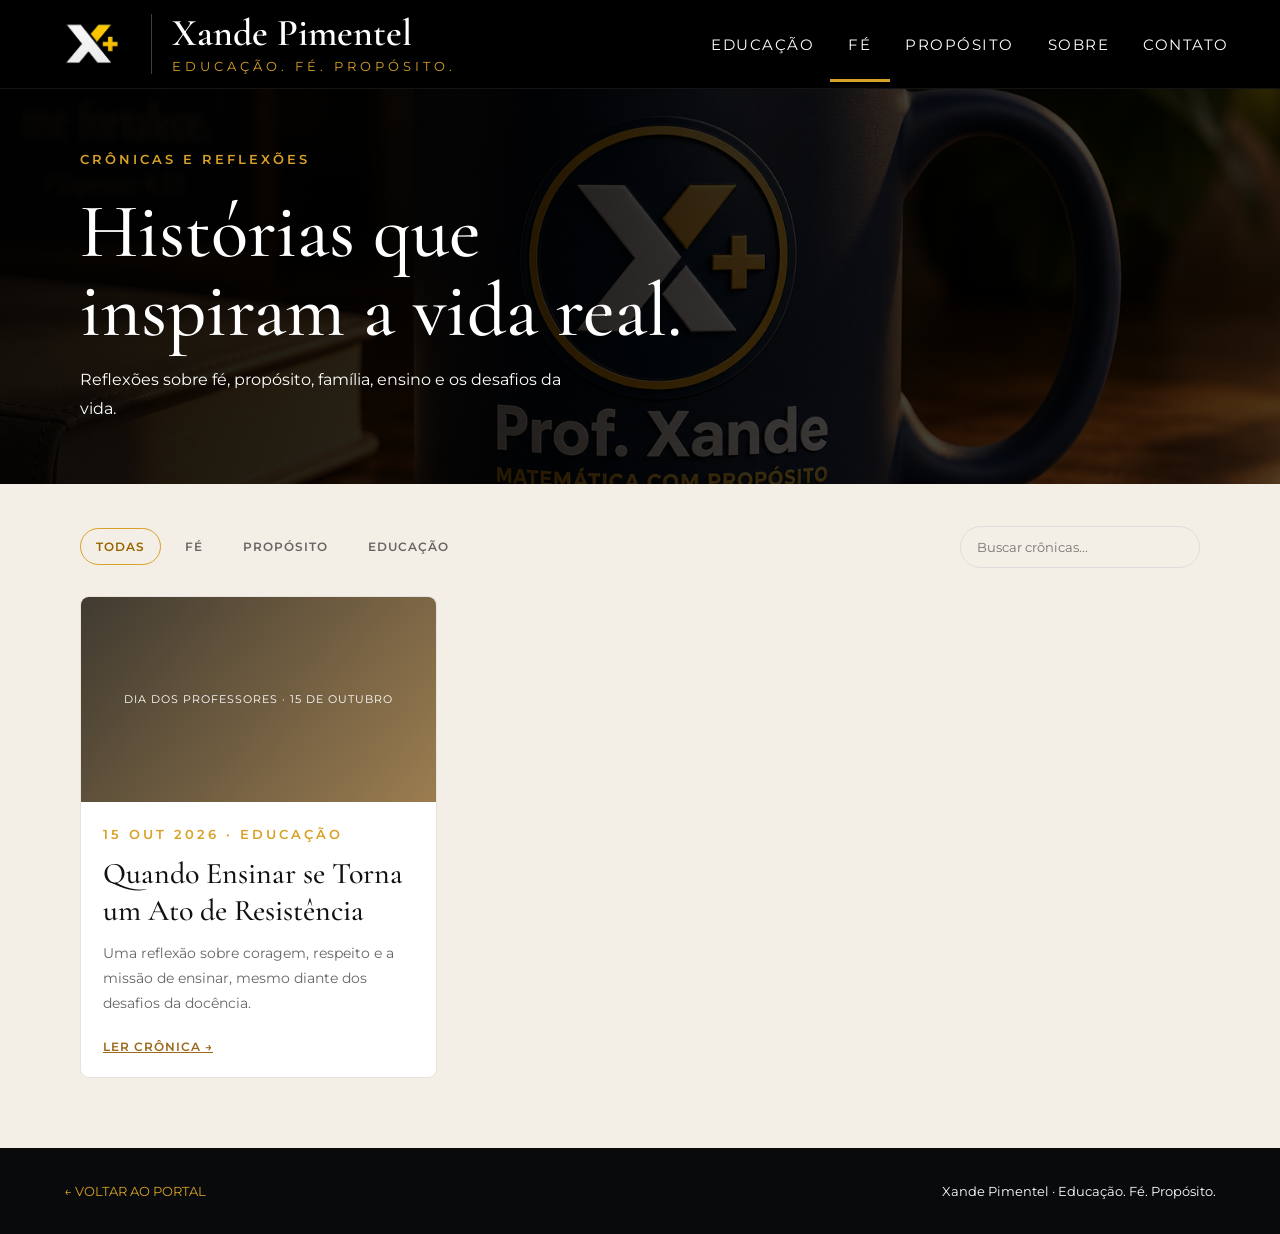
==== commit 9614833e: "Adiciona primeira crônica real à biblioteca" ====
--- a/cronicas/index.html
+++ b/cronicas/index.html
@@ -1 +1 @@
-<!doctype html><html lang="pt-BR"><head><meta charset="utf-8"><meta name="viewport" content="width=device-width,initial-scale=1"><title>Crônicas e Reflexões | Xande Pimentel</title><link rel="preconnect" href="https://fonts.googleapis.com"><link rel="preconnect" href="https://fonts.gstatic.com" crossorigin><link href="https://fonts.googleapis.com/css2?family=Cormorant+Garamond:wght@400;500;600&family=Montserrat:wght@400;500;600&display=swap" rel="stylesheet"><link rel="stylesheet" href="../css/style.css"><link rel="stylesheet" href="style.css"></head><body><header class="header"><div class="container"><div class="logo-area"><img src="../images/logo.png" class="logo" alt="Logo Xande Pimentel"><div class="brand"><h2>Xande Pimentel</h2><span>EDUCAÇÃO. FÉ. PROPÓSITO.</span></div></div><nav><ul><li><a href="../index.html#educacao">EDUCAÇÃO</a></li><li><a class="active" href="index.html">FÉ</a></li><li><a href="../index.html">PROPÓSITO</a></li><li><a href="../index.html">SOBRE</a></li><li><a href="../index.html#rodape">CONTATO</a></li></ul></nav></div></header><section class="library-hero"><div class="library-hero-inner"><span class="library-eyebrow">CRÔNICAS E REFLEXÕES</span><h1>Histórias que<br>inspiram a vida real.</h1><p>Reflexões sobre fé, propósito, família, ensino e os desafios da vida.</p></div></section><main class="library-main"><div class="library-filters"><div class="library-categories" aria-label="Filtrar por tema"><button class="selected" data-filter="Todas">TODAS</button><button data-filter="Fé">FÉ</button><button data-filter="Propósito">PROPÓSITO</button><button data-filter="Educação">EDUCAÇÃO</button></div><input id="search" class="library-search" type="search" placeholder="Buscar crônicas..." aria-label="Buscar crônicas"></div><div class="library-grid" id="grid"><article class="library-card" data-category="Fé" data-title="Crônica demonstrativa"><div class="library-cover"><span>ESPAÇO PARA IMAGEM DA CRÔNICA</span></div><div class="library-card-body"><span class="library-meta">EXEMPLO · FÉ</span><h2>Crônica demonstrativa</h2><p>Este cartão ilustra como suas crônicas serão apresentadas. O título e o texto serão substituídos por uma publicação verdadeira.</p><a href="exemplo.html">VER MODELO DE LEITURA →</a></div></article></div><p id="empty" hidden>Nenhuma crônica encontrada.</p><p class="library-notice">Página de testes: a publicação acima é apenas um exemplo de layout.</p></main><footer class="library-footer"><a href="../index.html">← VOLTAR AO PORTAL</a><span> Xande Pimentel · Educação. Fé. Propósito.</span></footer><script>const buttons=[...document.querySelectorAll('[data-filter]')],search=document.querySelector('#search'),cards=[...document.querySelectorAll('.library-card')];let category='Todas';function render(){let count=0;for(const card of cards){const ok=(category==='Todas'||card.dataset.category===category)&&card.textContent.toLocaleLowerCase('pt-BR').includes(search.value.toLocaleLowerCase('pt-BR'));card.hidden=!ok;if(ok)count++}document.querySelector('#empty').hidden=count!==0}buttons.forEach(button=>button.addEventListener('click',()=>{category=button.dataset.filter;buttons.forEach(b=>b.classList.toggle('selected',b===button));render()}));search.addEventListener('input',render);</script></body></html>+<!doctype html><html lang="pt-BR"><head><meta charset="utf-8"><meta name="viewport" content="width=device-width,initial-scale=1"><title>Crônicas e Reflexões | Xande Pimentel</title><link rel="preconnect" href="https://fonts.googleapis.com"><link rel="preconnect" href="https://fonts.gstatic.com" crossorigin><link href="https://fonts.googleapis.com/css2?family=Cormorant+Garamond:wght@400;500;600&family=Montserrat:wght@400;500;600&display=swap" rel="stylesheet"><link rel="stylesheet" href="../css/style.css"><link rel="stylesheet" href="style.css"></head><body><header class="header"><div class="container"><div class="logo-area"><img src="../images/logo.png" class="logo" alt="Logo Xande Pimentel"><div class="brand"><h2>Xande Pimentel</h2><span>EDUCAÇÃO. FÉ. PROPÓSITO.</span></div></div><nav><ul><li><a href="../index.html#educacao">EDUCAÇÃO</a></li><li><a class="active" href="index.html">FÉ</a></li><li><a href="../index.html">PROPÓSITO</a></li><li><a href="../index.html">SOBRE</a></li><li><a href="../index.html#rodape">CONTATO</a></li></ul></nav></div></header><section class="library-hero"><div class="library-hero-inner"><span class="library-eyebrow">CRÔNICAS E REFLEXÕES</span><h1>Histórias que<br>inspiram a vida real.</h1><p>Reflexões sobre fé, propósito, família, ensino e os desafios da vida.</p></div></section><main class="library-main"><div class="library-filters"><div class="library-categories" aria-label="Filtrar por tema"><button class="selected" data-filter="Todas">TODAS</button><button data-filter="Fé">FÉ</button><button data-filter="Propósito">PROPÓSITO</button><button data-filter="Educação">EDUCAÇÃO</button></div><input id="search" class="library-search" type="search" placeholder="Buscar crônicas..." aria-label="Buscar crônicas"></div><div class="library-grid" id="grid"><article class="library-card" data-category="Educação" data-title="Quando Ensinar se Torna um Ato de Resistência"><div class="library-cover"><span>DIA DOS PROFESSORES · 15 DE OUTUBRO</span></div><div class="library-card-body"><span class="library-meta">15 OUT 2026 · EDUCAÇÃO</span><h2>Quando Ensinar se Torna um Ato de Resistência</h2><p>Uma reflexão sobre coragem, respeito e a missão de ensinar, mesmo diante dos desafios da docência.</p><a href="quando-ensinar-se-torna-um-ato-de-resistencia.html">LER CRÔNICA →</a></div></article></div><p id="empty" hidden>Nenhuma crônica encontrada.</p></main><footer class="library-footer"><a href="../index.html">← VOLTAR AO PORTAL</a><span> Xande Pimentel · Educação. Fé. Propósito.</span></footer><script>const buttons=[...document.querySelectorAll('[data-filter]')],search=document.querySelector('#search'),cards=[...document.querySelectorAll('.library-card')];let category='Todas';function render(){let count=0;for(const card of cards){const ok=(category==='Todas'||card.dataset.category===category)&&card.textContent.toLocaleLowerCase('pt-BR').includes(search.value.toLocaleLowerCase('pt-BR'));card.hidden=!ok;if(ok)count++}document.querySelector('#empty').hidden=count!==0}buttons.forEach(button=>button.addEventListener('click',()=>{category=button.dataset.filter;buttons.forEach(b=>b.classList.toggle('selected',b===button));render()}));search.addEventListener('input',render);</script></body></html>
--- a/cronicas/style.css
+++ b/cronicas/style.css
@@ -1 +1,29 @@
-:root{--gold:#d8a128;--ink:#0a0f14;--paper:#f7f5f0}*{box-sizing:border-box}body{margin:0;background:var(--paper);color:#151515;font-family:Montserrat,Arial,sans-serif}a{color:inherit;text-decoration:none}.top{background:#090b0d;color:white;display:flex;justify-content:space-between;align-items:center;gap:20px;padding:18px max(5%,24px)}.brand{display:flex;align-items:center;gap:14px}.brand img{width:60px;height:60px;object-fit:contain}.brand strong{font:500 29px 'Cormorant Garamond',serif;display:block}.brand small{display:block;font-size:9px;letter-spacing:1.6px;color:var(--gold)}nav{display:flex;gap:30px;font-size:11px;font-weight:600;letter-spacing:1px}nav a:hover,nav .active{color:var(--gold)}.hero{min-height:350px;display:flex;align-items:center;color:#fff;background:linear-gradient(105deg,rgba(0,0,0,.93),rgba(0,0,0,.68)),url('../images/cronica.png') center/cover}.hero-inner{width:min(1120px,90%);margin:auto;padding:60px 0}.eyebrow,.meta{font-size:11px;letter-spacing:2px;color:var(--gold);font-weight:600}.hero h1{font:400 clamp(48px,6vw,80px)/.98 'Cormorant Garamond',serif;margin:24px 0 16px}.hero p{max-width:480px;line-height:1.8;font-size:15px}main{width:min(1120px,90%);margin:42px auto 70px}.filters{display:flex;justify-content:space-between;align-items:center;gap:20px;margin-bottom:28px}.categories{display:flex;flex-wrap:wrap;gap:8px}.categories button{background:none;border:1px solid transparent;border-radius:30px;padding:10px 15px;cursor:pointer;font:600 10px Montserrat;letter-spacing:1px;color:#777}.categories button.selected{border-color:var(--gold);color:#986400}input{padding:12px 16px;border:1px solid #ddd;border-radius:30px;background:transparent;font:12px Montserrat;max-width:100%;width:240px}.grid{display:grid;grid-template-columns:repeat(3,minmax(0,1fr));gap:24px}.card{background:white;border:1px solid #e7e3dc;border-radius:9px;overflow:hidden}.card[hidden]{display:none}.cover{height:205px;background:linear-gradient(130deg,#403a30,#9b7d50);display:grid;place-items:center;text-align:center;padding:20px}.cover span{font-size:11px;color:#fff;letter-spacing:1px}.card-body{padding:22px}.card h2{font:500 30px 'Cormorant Garamond',serif;margin:12px 0}.card p{font-size:13px;line-height:1.8;color:#666;min-height:95px}.card a{color:#9c6819;font-size:11px;font-weight:600;letter-spacing:1px}.notice{font-size:12px;color:#777;margin-top:30px}footer{background:#080a0b;color:white;padding:32px 5%;display:flex;align-items:center;justify-content:space-between;gap:30px}footer p{text-align:right;font:italic 18px 'Cormorant Garamond',serif}footer p small{font:11px Montserrat;color:#aaa}@media(max-width:850px){.top{flex-wrap:wrap}nav{flex-wrap:wrap;gap:14px}.grid{grid-template-columns:repeat(2,minmax(0,1fr))}}@media(max-width:600px){.grid{grid-template-columns:1fr}.filters,footer{flex-direction:column;align-items:stretch}.hero{min-height:310px}.hero h1{font-size:53px}footer p{text-align:left}}+/* Biblioteca: herda identidade e cabeçalho do portal original. */
+body{background:#f4efe6;color:#151515}
+.header{position:relative;background:#000}
+.header .container{width:92%;max-width:1700px}
+.library-hero{min-height:350px;display:flex;align-items:center;color:#fff;background:linear-gradient(105deg,rgba(0,0,0,.93),rgba(0,0,0,.68)),url('../images/cronica.png') center/cover}
+.library-hero-inner{width:min(1120px,90%);margin:auto;padding:60px 0}
+.library-eyebrow,.library-meta{font-size:13px;letter-spacing:3px;color:#d8a128;font-weight:600}
+.library-hero h1{font:500 clamp(48px,6vw,80px)/1.03 'Cormorant Garamond',serif;margin:24px 0 16px}
+.library-hero p{max-width:520px;line-height:1.8;font-size:16px}
+.library-main{width:min(1120px,90%);margin:42px auto 70px}
+.library-filters{display:flex;justify-content:space-between;align-items:center;gap:20px;margin-bottom:28px}
+.library-categories{display:flex;flex-wrap:wrap;gap:8px}
+.library-categories button{background:none;border:1px solid transparent;border-radius:30px;padding:10px 15px;cursor:pointer;font:600 12px Montserrat;letter-spacing:1px;color:#666}
+.library-categories button.selected{border-color:#d8a128;color:#986400}
+.library-search{padding:12px 16px;border:1px solid #ddd;border-radius:30px;background:transparent;font:13px Montserrat;max-width:100%;width:240px}
+.library-grid{display:grid;grid-template-columns:repeat(3,minmax(0,1fr));gap:24px}
+.library-card{background:white;border:1px solid #e7e3dc;border-radius:9px;overflow:hidden}
+.library-card[hidden]{display:none}
+.library-cover{height:205px;background:linear-gradient(130deg,#403a30,#9b7d50);display:grid;place-items:center;text-align:center;padding:20px}
+.library-cover span{font-size:11px;color:#fff;letter-spacing:1px}
+.library-card-body{padding:22px}
+.library-card h2{font:500 30px 'Cormorant Garamond',serif;margin:12px 0;color:#111}
+.library-card p{font-size:14px;line-height:1.8;color:#666;min-height:95px}
+.library-card a{color:#9c6819;font-size:12px;font-weight:600;letter-spacing:1px}
+.library-notice{font-size:12px;color:#777;margin-top:30px}
+.library-footer{background:#080a0b;color:white;padding:35px 5%;display:flex;align-items:center;justify-content:space-between;gap:30px;font-size:13px}
+.library-footer a{color:#d8a128;text-decoration:none}
+@media(max-width:850px){.library-grid{grid-template-columns:repeat(2,minmax(0,1fr))}.header nav{display:block}.header nav ul{flex-wrap:wrap;gap:12px}.header nav a{font-size:11px}.header nav a.active:after{display:none}}
+@media(max-width:600px){.library-grid{grid-template-columns:1fr}.library-filters,.library-footer{flex-direction:column;align-items:stretch}.library-hero{min-height:310px}.library-hero h1{font-size:53px}.header .container{flex-wrap:wrap;gap:16px}.header .logo{width:65px}.header .brand h2{font-size:30px}.header .brand span{font-size:9px;letter-spacing:2px}}
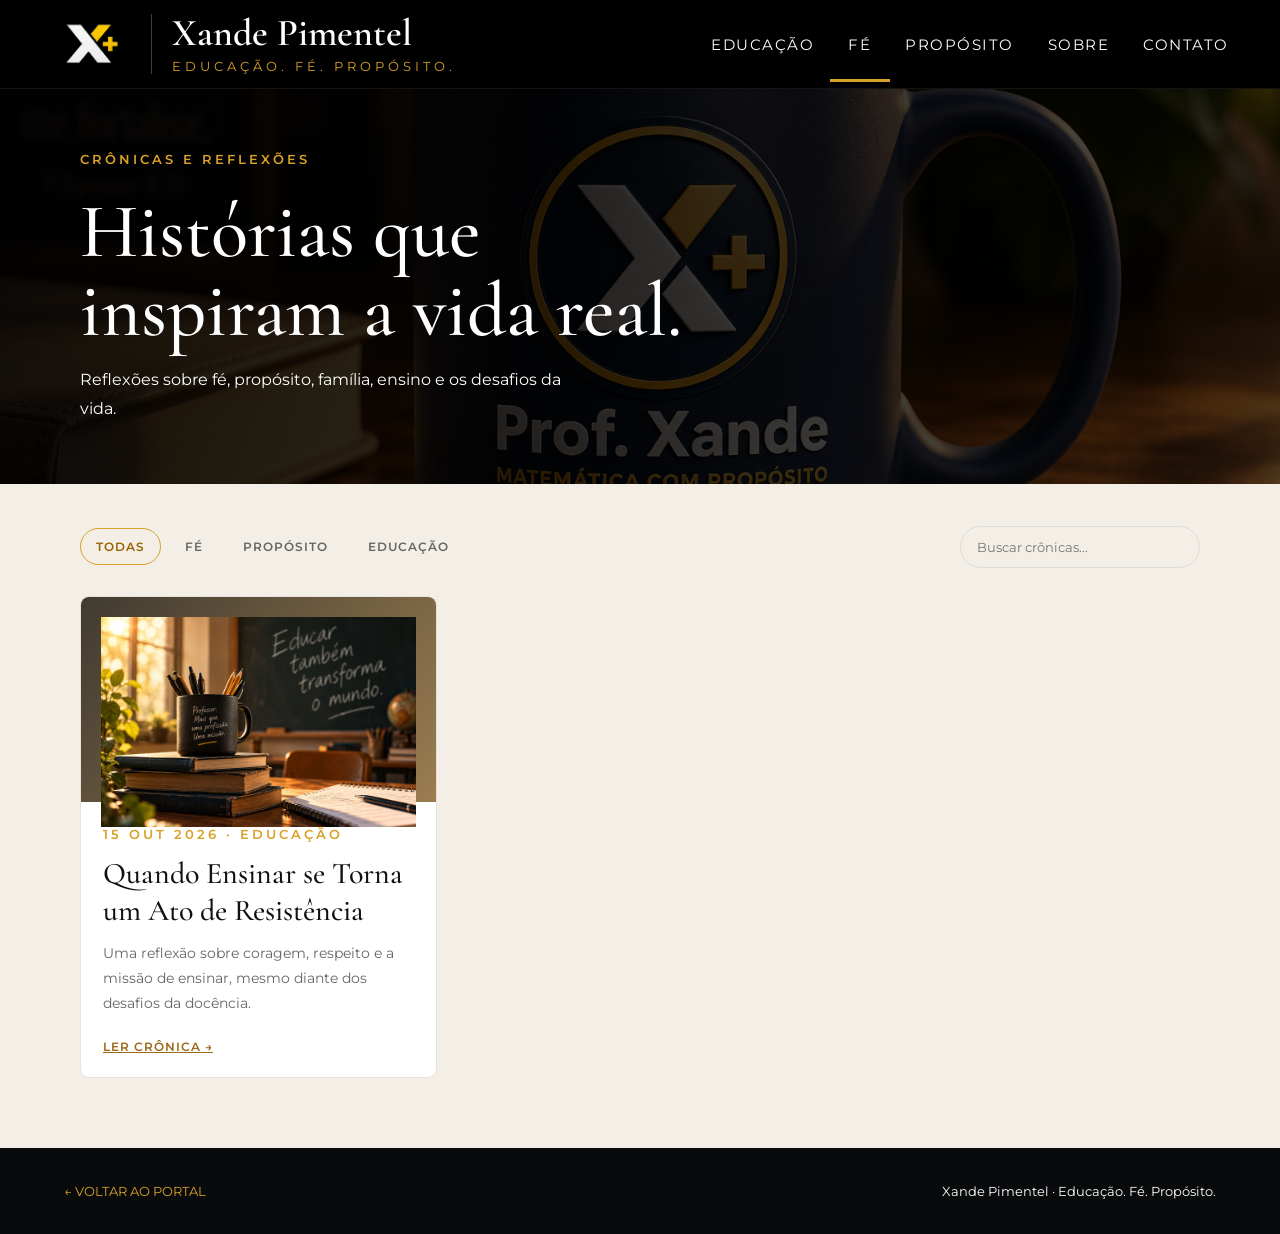
==== commit a78995f5: "Exibe imagem ilustrativa no cartão da crônica" ====
--- a/cronicas/index.html
+++ b/cronicas/index.html
@@ -1 +1 @@
-<!doctype html><html lang="pt-BR"><head><meta charset="utf-8"><meta name="viewport" content="width=device-width,initial-scale=1"><title>Crônicas e Reflexões | Xande Pimentel</title><link rel="preconnect" href="https://fonts.googleapis.com"><link rel="preconnect" href="https://fonts.gstatic.com" crossorigin><link href="https://fonts.googleapis.com/css2?family=Cormorant+Garamond:wght@400;500;600&family=Montserrat:wght@400;500;600&display=swap" rel="stylesheet"><link rel="stylesheet" href="../css/style.css"><link rel="stylesheet" href="style.css"></head><body><header class="header"><div class="container"><div class="logo-area"><img src="../images/logo.png" class="logo" alt="Logo Xande Pimentel"><div class="brand"><h2>Xande Pimentel</h2><span>EDUCAÇÃO. FÉ. PROPÓSITO.</span></div></div><nav><ul><li><a href="../index.html#educacao">EDUCAÇÃO</a></li><li><a class="active" href="index.html">FÉ</a></li><li><a href="../index.html">PROPÓSITO</a></li><li><a href="../index.html">SOBRE</a></li><li><a href="../index.html#rodape">CONTATO</a></li></ul></nav></div></header><section class="library-hero"><div class="library-hero-inner"><span class="library-eyebrow">CRÔNICAS E REFLEXÕES</span><h1>Histórias que<br>inspiram a vida real.</h1><p>Reflexões sobre fé, propósito, família, ensino e os desafios da vida.</p></div></section><main class="library-main"><div class="library-filters"><div class="library-categories" aria-label="Filtrar por tema"><button class="selected" data-filter="Todas">TODAS</button><button data-filter="Fé">FÉ</button><button data-filter="Propósito">PROPÓSITO</button><button data-filter="Educação">EDUCAÇÃO</button></div><input id="search" class="library-search" type="search" placeholder="Buscar crônicas..." aria-label="Buscar crônicas"></div><div class="library-grid" id="grid"><article class="library-card" data-category="Educação" data-title="Quando Ensinar se Torna um Ato de Resistência"><div class="library-cover"><span>DIA DOS PROFESSORES · 15 DE OUTUBRO</span></div><div class="library-card-body"><span class="library-meta">15 OUT 2026 · EDUCAÇÃO</span><h2>Quando Ensinar se Torna um Ato de Resistência</h2><p>Uma reflexão sobre coragem, respeito e a missão de ensinar, mesmo diante dos desafios da docência.</p><a href="quando-ensinar-se-torna-um-ato-de-resistencia.html">LER CRÔNICA →</a></div></article></div><p id="empty" hidden>Nenhuma crônica encontrada.</p></main><footer class="library-footer"><a href="../index.html">← VOLTAR AO PORTAL</a><span> Xande Pimentel · Educação. Fé. Propósito.</span></footer><script>const buttons=[...document.querySelectorAll('[data-filter]')],search=document.querySelector('#search'),cards=[...document.querySelectorAll('.library-card')];let category='Todas';function render(){let count=0;for(const card of cards){const ok=(category==='Todas'||card.dataset.category===category)&&card.textContent.toLocaleLowerCase('pt-BR').includes(search.value.toLocaleLowerCase('pt-BR'));card.hidden=!ok;if(ok)count++}document.querySelector('#empty').hidden=count!==0}buttons.forEach(button=>button.addEventListener('click',()=>{category=button.dataset.filter;buttons.forEach(b=>b.classList.toggle('selected',b===button));render()}));search.addEventListener('input',render);</script></body></html>+<!doctype html><html lang="pt-BR"><head><meta charset="utf-8"><meta name="viewport" content="width=device-width,initial-scale=1"><title>Crônicas e Reflexões | Xande Pimentel</title><link rel="preconnect" href="https://fonts.googleapis.com"><link rel="preconnect" href="https://fonts.gstatic.com" crossorigin><link href="https://fonts.googleapis.com/css2?family=Cormorant+Garamond:wght@400;500;600&family=Montserrat:wght@400;500;600&display=swap" rel="stylesheet"><link rel="stylesheet" href="../css/style.css"><link rel="stylesheet" href="style.css"></head><body><header class="header"><div class="container"><div class="logo-area"><img src="../images/logo.png" class="logo" alt="Logo Xande Pimentel"><div class="brand"><h2>Xande Pimentel</h2><span>EDUCAÇÃO. FÉ. PROPÓSITO.</span></div></div><nav><ul><li><a href="../index.html#educacao">EDUCAÇÃO</a></li><li><a class="active" href="index.html">FÉ</a></li><li><a href="../index.html">PROPÓSITO</a></li><li><a href="../index.html">SOBRE</a></li><li><a href="../index.html#rodape">CONTATO</a></li></ul></nav></div></header><section class="library-hero"><div class="library-hero-inner"><span class="library-eyebrow">CRÔNICAS E REFLEXÕES</span><h1>Histórias que<br>inspiram a vida real.</h1><p>Reflexões sobre fé, propósito, família, ensino e os desafios da vida.</p></div></section><main class="library-main"><div class="library-filters"><div class="library-categories" aria-label="Filtrar por tema"><button class="selected" data-filter="Todas">TODAS</button><button data-filter="Fé">FÉ</button><button data-filter="Propósito">PROPÓSITO</button><button data-filter="Educação">EDUCAÇÃO</button></div><input id="search" class="library-search" type="search" placeholder="Buscar crônicas..." aria-label="Buscar crônicas"></div><div class="library-grid" id="grid"><article class="library-card" data-category="Educação" data-title="Quando Ensinar se Torna um Ato de Resistência"><div class="library-cover library-cover-image"><img src="../images/cronica-dia-dos-professores.jpg" alt="Livros, caderno e caneca de professor em sala de aula" loading="lazy"></div><div class="library-card-body"><span class="library-meta">15 OUT 2026 · EDUCAÇÃO</span><h2>Quando Ensinar se Torna um Ato de Resistência</h2><p>Uma reflexão sobre coragem, respeito e a missão de ensinar, mesmo diante dos desafios da docência.</p><a href="quando-ensinar-se-torna-um-ato-de-resistencia.html">LER CRÔNICA →</a></div></article></div><p id="empty" hidden>Nenhuma crônica encontrada.</p></main><footer class="library-footer"><a href="../index.html">← VOLTAR AO PORTAL</a><span> Xande Pimentel · Educação. Fé. Propósito.</span></footer><script>const buttons=[...document.querySelectorAll('[data-filter]')],search=document.querySelector('#search'),cards=[...document.querySelectorAll('.library-card')];let category='Todas';function render(){let count=0;for(const card of cards){const ok=(category==='Todas'||card.dataset.category===category)&&card.textContent.toLocaleLowerCase('pt-BR').includes(search.value.toLocaleLowerCase('pt-BR'));card.hidden=!ok;if(ok)count++}document.querySelector('#empty').hidden=count!==0}buttons.forEach(button=>button.addEventListener('click',()=>{category=button.dataset.filter;buttons.forEach(b=>b.classList.toggle('selected',b===button));render()}));search.addEventListener('input',render);</script></body></html>
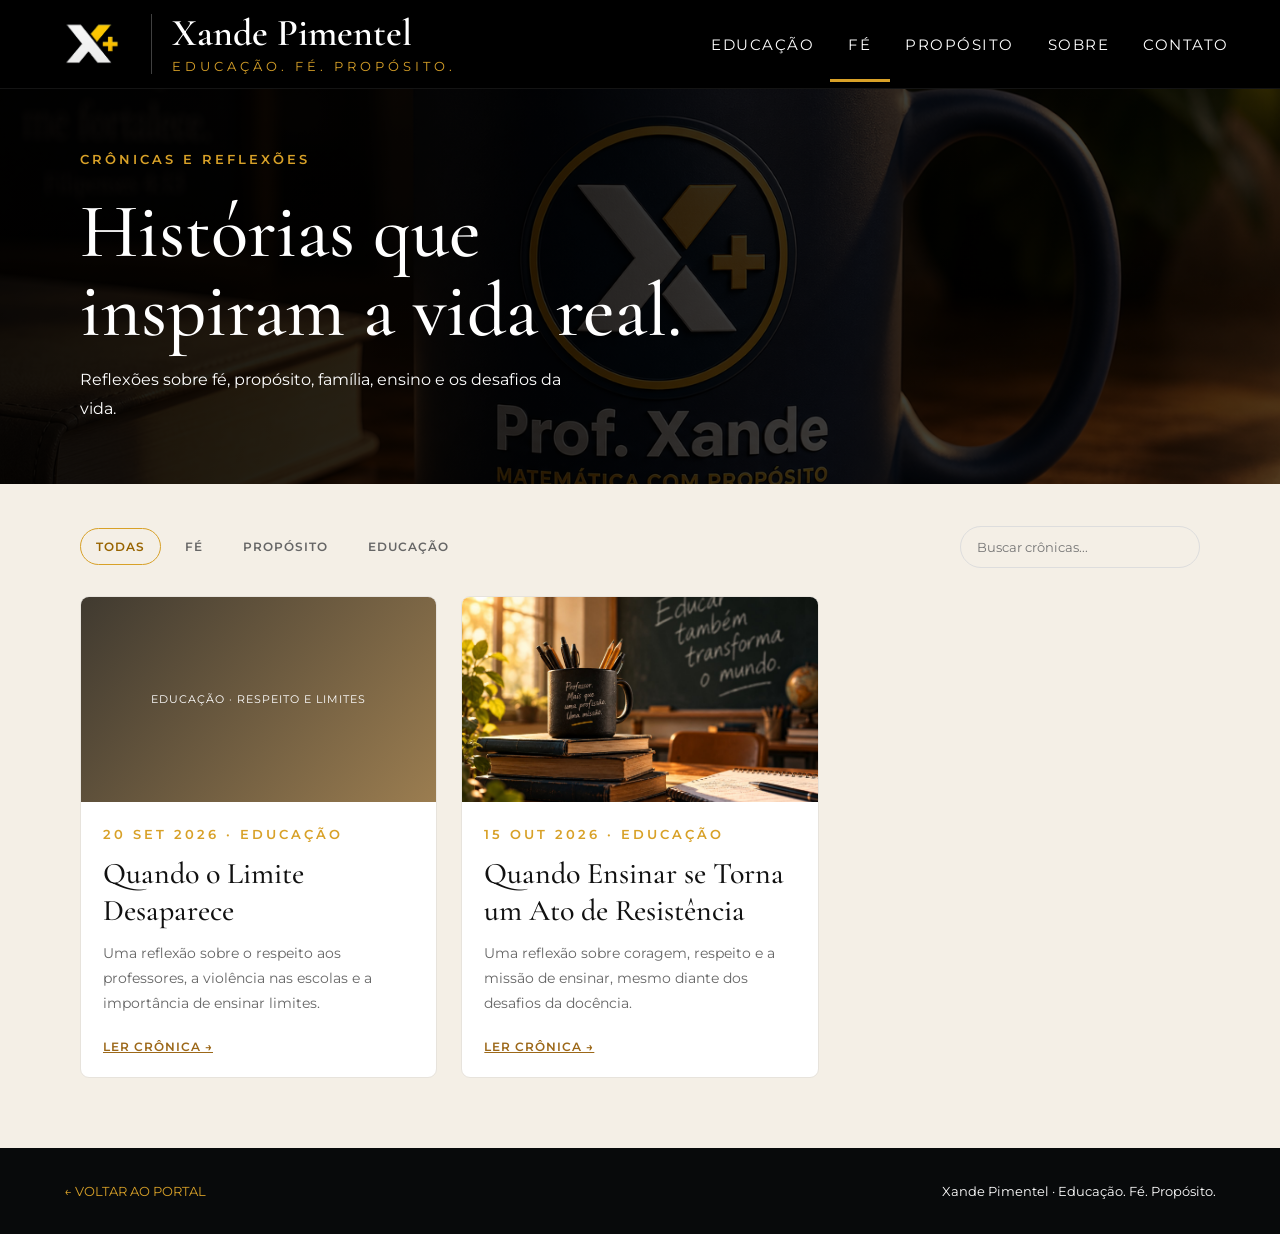
==== commit 586f84eb: "Inclui segunda crônica na biblioteca" ====
--- a/cronicas/index.html
+++ b/cronicas/index.html
@@ -1 +1 @@
-<!doctype html><html lang="pt-BR"><head><meta charset="utf-8"><meta name="viewport" content="width=device-width,initial-scale=1"><title>Crônicas e Reflexões | Xande Pimentel</title><link rel="preconnect" href="https://fonts.googleapis.com"><link rel="preconnect" href="https://fonts.gstatic.com" crossorigin><link href="https://fonts.googleapis.com/css2?family=Cormorant+Garamond:wght@400;500;600&family=Montserrat:wght@400;500;600&display=swap" rel="stylesheet"><link rel="stylesheet" href="../css/style.css"><link rel="stylesheet" href="style.css"></head><body><header class="header"><div class="container"><div class="logo-area"><img src="../images/logo.png" class="logo" alt="Logo Xande Pimentel"><div class="brand"><h2>Xande Pimentel</h2><span>EDUCAÇÃO. FÉ. PROPÓSITO.</span></div></div><nav><ul><li><a href="../index.html#educacao">EDUCAÇÃO</a></li><li><a class="active" href="index.html">FÉ</a></li><li><a href="../index.html">PROPÓSITO</a></li><li><a href="../index.html">SOBRE</a></li><li><a href="../index.html#rodape">CONTATO</a></li></ul></nav></div></header><section class="library-hero"><div class="library-hero-inner"><span class="library-eyebrow">CRÔNICAS E REFLEXÕES</span><h1>Histórias que<br>inspiram a vida real.</h1><p>Reflexões sobre fé, propósito, família, ensino e os desafios da vida.</p></div></section><main class="library-main"><div class="library-filters"><div class="library-categories" aria-label="Filtrar por tema"><button class="selected" data-filter="Todas">TODAS</button><button data-filter="Fé">FÉ</button><button data-filter="Propósito">PROPÓSITO</button><button data-filter="Educação">EDUCAÇÃO</button></div><input id="search" class="library-search" type="search" placeholder="Buscar crônicas..." aria-label="Buscar crônicas"></div><div class="library-grid" id="grid"><article class="library-card" data-category="Educação" data-title="Quando Ensinar se Torna um Ato de Resistência"><div class="library-cover library-cover-image"><img src="../images/cronica-dia-dos-professores.jpg" alt="Livros, caderno e caneca de professor em sala de aula" loading="lazy"></div><div class="library-card-body"><span class="library-meta">15 OUT 2026 · EDUCAÇÃO</span><h2>Quando Ensinar se Torna um Ato de Resistência</h2><p>Uma reflexão sobre coragem, respeito e a missão de ensinar, mesmo diante dos desafios da docência.</p><a href="quando-ensinar-se-torna-um-ato-de-resistencia.html">LER CRÔNICA →</a></div></article></div><p id="empty" hidden>Nenhuma crônica encontrada.</p></main><footer class="library-footer"><a href="../index.html">← VOLTAR AO PORTAL</a><span> Xande Pimentel · Educação. Fé. Propósito.</span></footer><script>const buttons=[...document.querySelectorAll('[data-filter]')],search=document.querySelector('#search'),cards=[...document.querySelectorAll('.library-card')];let category='Todas';function render(){let count=0;for(const card of cards){const ok=(category==='Todas'||card.dataset.category===category)&&card.textContent.toLocaleLowerCase('pt-BR').includes(search.value.toLocaleLowerCase('pt-BR'));card.hidden=!ok;if(ok)count++}document.querySelector('#empty').hidden=count!==0}buttons.forEach(button=>button.addEventListener('click',()=>{category=button.dataset.filter;buttons.forEach(b=>b.classList.toggle('selected',b===button));render()}));search.addEventListener('input',render);</script></body></html>+<!doctype html><html lang="pt-BR"><head><meta charset="utf-8"><meta name="viewport" content="width=device-width,initial-scale=1"><title>Crônicas e Reflexões | Xande Pimentel</title><link rel="preconnect" href="https://fonts.googleapis.com"><link rel="preconnect" href="https://fonts.gstatic.com" crossorigin><link href="https://fonts.googleapis.com/css2?family=Cormorant+Garamond:wght@400;500;600&family=Montserrat:wght@400;500;600&display=swap" rel="stylesheet"><link rel="stylesheet" href="../css/style.css"><link rel="stylesheet" href="style.css"></head><body><header class="header"><div class="container"><div class="logo-area"><img src="../images/logo.png" class="logo" alt="Logo Xande Pimentel"><div class="brand"><h2>Xande Pimentel</h2><span>EDUCAÇÃO. FÉ. PROPÓSITO.</span></div></div><nav><ul><li><a href="../index.html#educacao">EDUCAÇÃO</a></li><li><a class="active" href="index.html">FÉ</a></li><li><a href="../index.html">PROPÓSITO</a></li><li><a href="../index.html">SOBRE</a></li><li><a href="../index.html#rodape">CONTATO</a></li></ul></nav></div></header><section class="library-hero"><div class="library-hero-inner"><span class="library-eyebrow">CRÔNICAS E REFLEXÕES</span><h1>Histórias que<br>inspiram a vida real.</h1><p>Reflexões sobre fé, propósito, família, ensino e os desafios da vida.</p></div></section><main class="library-main"><div class="library-filters"><div class="library-categories" aria-label="Filtrar por tema"><button class="selected" data-filter="Todas">TODAS</button><button data-filter="Fé">FÉ</button><button data-filter="Propósito">PROPÓSITO</button><button data-filter="Educação">EDUCAÇÃO</button></div><input id="search" class="library-search" type="search" placeholder="Buscar crônicas..." aria-label="Buscar crônicas"></div><div class="library-grid" id="grid"><article class="library-card" data-category="Educação" data-title="Quando o Limite Desaparece"><div class="library-cover"><span>EDUCAÇÃO · RESPEITO E LIMITES</span></div><div class="library-card-body"><span class="library-meta">20 SET 2026 · EDUCAÇÃO</span><h2>Quando o Limite Desaparece</h2><p>Uma reflexão sobre o respeito aos professores, a violência nas escolas e a importância de ensinar limites.</p><a href="quando-o-limite-desaparece.html">LER CRÔNICA →</a></div></article><article class="library-card" data-category="Educação" data-title="Quando Ensinar se Torna um Ato de Resistência"><div class="library-cover library-cover-image"><img src="../images/cronica-dia-dos-professores.jpg" alt="Livros, caderno e caneca de professor em sala de aula" loading="lazy"></div><div class="library-card-body"><span class="library-meta">15 OUT 2026 · EDUCAÇÃO</span><h2>Quando Ensinar se Torna um Ato de Resistência</h2><p>Uma reflexão sobre coragem, respeito e a missão de ensinar, mesmo diante dos desafios da docência.</p><a href="quando-ensinar-se-torna-um-ato-de-resistencia.html">LER CRÔNICA →</a></div></article></div><p id="empty" hidden>Nenhuma crônica encontrada.</p></main><footer class="library-footer"><a href="../index.html">← VOLTAR AO PORTAL</a><span> Xande Pimentel · Educação. Fé. Propósito.</span></footer><script>const buttons=[...document.querySelectorAll('[data-filter]')],search=document.querySelector('#search'),cards=[...document.querySelectorAll('.library-card')];let category='Todas';function render(){let count=0;for(const card of cards){const ok=(category==='Todas'||card.dataset.category===category)&&card.textContent.toLocaleLowerCase('pt-BR').includes(search.value.toLocaleLowerCase('pt-BR'));card.hidden=!ok;if(ok)count++}document.querySelector('#empty').hidden=count!==0}buttons.forEach(button=>button.addEventListener('click',()=>{category=button.dataset.filter;buttons.forEach(b=>b.classList.toggle('selected',b===button));render()}));search.addEventListener('input',render);</script></body></html>
--- a/cronicas/style.css
+++ b/cronicas/style.css
@@ -27,3 +27,6 @@
 .library-footer a{color:#d8a128;text-decoration:none}
 @media(max-width:850px){.library-grid{grid-template-columns:repeat(2,minmax(0,1fr))}.header nav{display:block}.header nav ul{flex-wrap:wrap;gap:12px}.header nav a{font-size:11px}.header nav a.active:after{display:none}}
 @media(max-width:600px){.library-grid{grid-template-columns:1fr}.library-filters,.library-footer{flex-direction:column;align-items:stretch}.library-hero{min-height:310px}.library-hero h1{font-size:53px}.header .container{flex-wrap:wrap;gap:16px}.header .logo{width:65px}.header .brand h2{font-size:30px}.header .brand span{font-size:9px;letter-spacing:2px}}
+
+.library-cover-image{display:block;padding:0;overflow:hidden}
+.library-cover-image img{width:100%;height:100%;object-fit:cover;display:block}
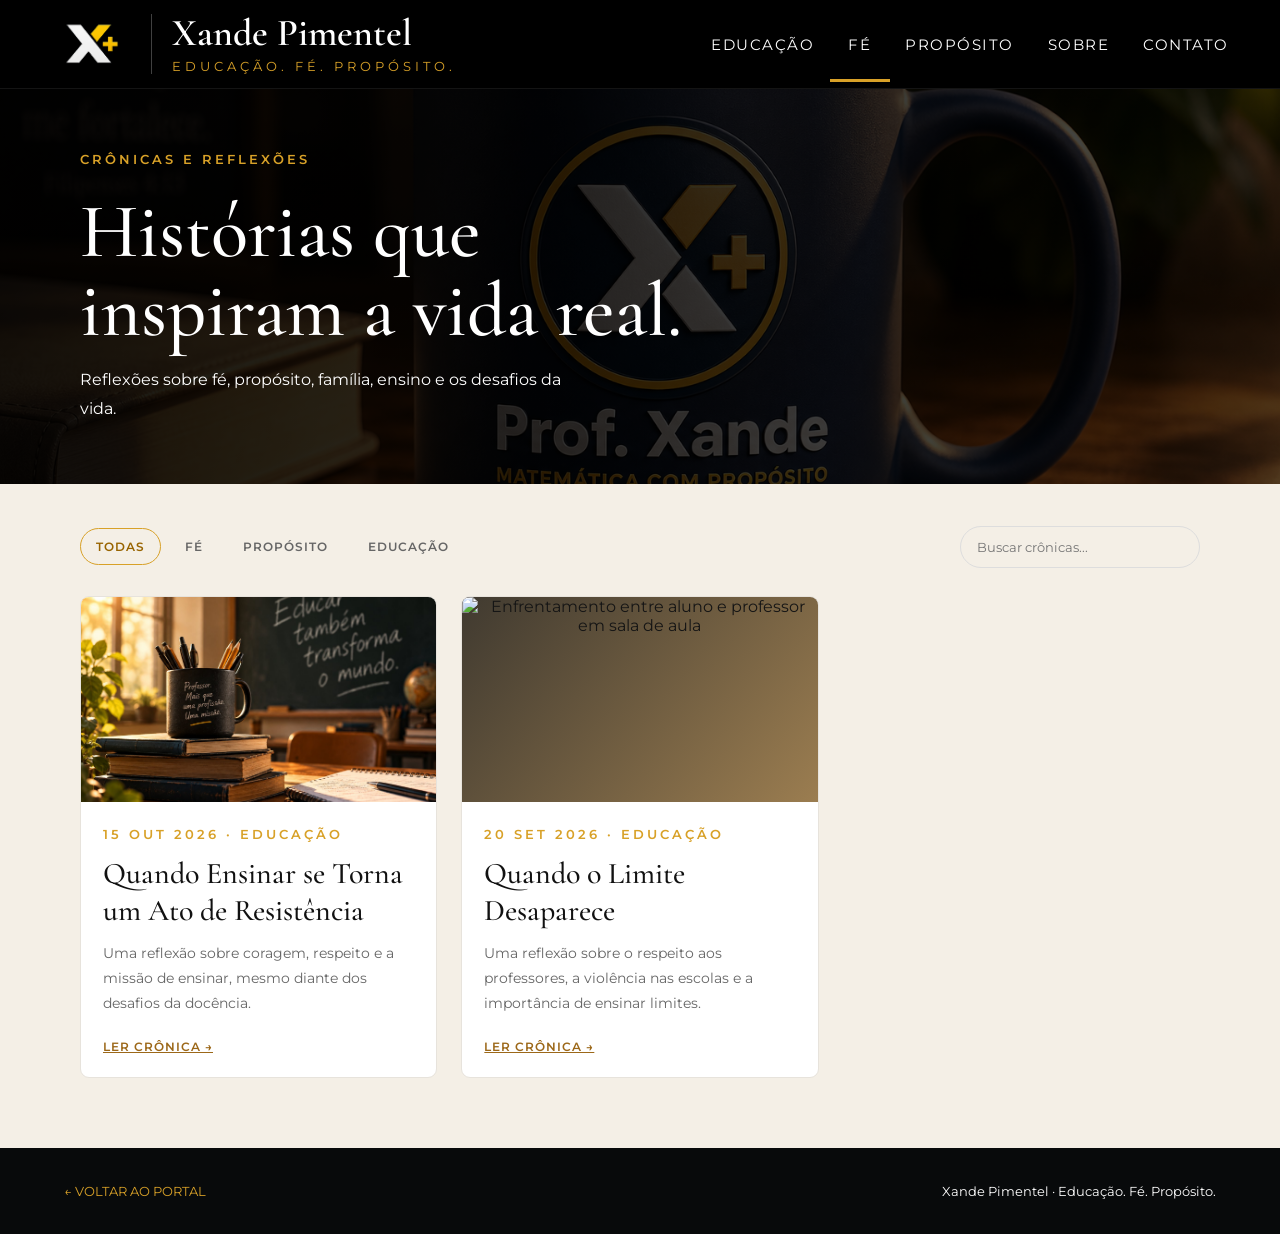
==== commit 3f02c0fa: "Ordena crônicas e vincula imagem PNG do segundo cartão" ====
--- a/cronicas/index.html
+++ b/cronicas/index.html
@@ -1 +1 @@
-<!doctype html><html lang="pt-BR"><head><meta charset="utf-8"><meta name="viewport" content="width=device-width,initial-scale=1"><title>Crônicas e Reflexões | Xande Pimentel</title><link rel="preconnect" href="https://fonts.googleapis.com"><link rel="preconnect" href="https://fonts.gstatic.com" crossorigin><link href="https://fonts.googleapis.com/css2?family=Cormorant+Garamond:wght@400;500;600&family=Montserrat:wght@400;500;600&display=swap" rel="stylesheet"><link rel="stylesheet" href="../css/style.css"><link rel="stylesheet" href="style.css"></head><body><header class="header"><div class="container"><div class="logo-area"><img src="../images/logo.png" class="logo" alt="Logo Xande Pimentel"><div class="brand"><h2>Xande Pimentel</h2><span>EDUCAÇÃO. FÉ. PROPÓSITO.</span></div></div><nav><ul><li><a href="../index.html#educacao">EDUCAÇÃO</a></li><li><a class="active" href="index.html">FÉ</a></li><li><a href="../index.html">PROPÓSITO</a></li><li><a href="../index.html">SOBRE</a></li><li><a href="../index.html#rodape">CONTATO</a></li></ul></nav></div></header><section class="library-hero"><div class="library-hero-inner"><span class="library-eyebrow">CRÔNICAS E REFLEXÕES</span><h1>Histórias que<br>inspiram a vida real.</h1><p>Reflexões sobre fé, propósito, família, ensino e os desafios da vida.</p></div></section><main class="library-main"><div class="library-filters"><div class="library-categories" aria-label="Filtrar por tema"><button class="selected" data-filter="Todas">TODAS</button><button data-filter="Fé">FÉ</button><button data-filter="Propósito">PROPÓSITO</button><button data-filter="Educação">EDUCAÇÃO</button></div><input id="search" class="library-search" type="search" placeholder="Buscar crônicas..." aria-label="Buscar crônicas"></div><div class="library-grid" id="grid"><article class="library-card" data-category="Educação" data-title="Quando o Limite Desaparece"><div class="library-cover"><span>EDUCAÇÃO · RESPEITO E LIMITES</span></div><div class="library-card-body"><span class="library-meta">20 SET 2026 · EDUCAÇÃO</span><h2>Quando o Limite Desaparece</h2><p>Uma reflexão sobre o respeito aos professores, a violência nas escolas e a importância de ensinar limites.</p><a href="quando-o-limite-desaparece.html">LER CRÔNICA →</a></div></article><article class="library-card" data-category="Educação" data-title="Quando Ensinar se Torna um Ato de Resistência"><div class="library-cover library-cover-image"><img src="../images/cronica-dia-dos-professores.jpg" alt="Livros, caderno e caneca de professor em sala de aula" loading="lazy"></div><div class="library-card-body"><span class="library-meta">15 OUT 2026 · EDUCAÇÃO</span><h2>Quando Ensinar se Torna um Ato de Resistência</h2><p>Uma reflexão sobre coragem, respeito e a missão de ensinar, mesmo diante dos desafios da docência.</p><a href="quando-ensinar-se-torna-um-ato-de-resistencia.html">LER CRÔNICA →</a></div></article></div><p id="empty" hidden>Nenhuma crônica encontrada.</p></main><footer class="library-footer"><a href="../index.html">← VOLTAR AO PORTAL</a><span> Xande Pimentel · Educação. Fé. Propósito.</span></footer><script>const buttons=[...document.querySelectorAll('[data-filter]')],search=document.querySelector('#search'),cards=[...document.querySelectorAll('.library-card')];let category='Todas';function render(){let count=0;for(const card of cards){const ok=(category==='Todas'||card.dataset.category===category)&&card.textContent.toLocaleLowerCase('pt-BR').includes(search.value.toLocaleLowerCase('pt-BR'));card.hidden=!ok;if(ok)count++}document.querySelector('#empty').hidden=count!==0}buttons.forEach(button=>button.addEventListener('click',()=>{category=button.dataset.filter;buttons.forEach(b=>b.classList.toggle('selected',b===button));render()}));search.addEventListener('input',render);</script></body></html>+<!doctype html><html lang="pt-BR"><head><meta charset="utf-8"><meta name="viewport" content="width=device-width,initial-scale=1"><title>Crônicas e Reflexões | Xande Pimentel</title><link rel="preconnect" href="https://fonts.googleapis.com"><link rel="preconnect" href="https://fonts.gstatic.com" crossorigin><link href="https://fonts.googleapis.com/css2?family=Cormorant+Garamond:wght@400;500;600&family=Montserrat:wght@400;500;600&display=swap" rel="stylesheet"><link rel="stylesheet" href="../css/style.css"><link rel="stylesheet" href="style.css"></head><body><header class="header"><div class="container"><div class="logo-area"><img src="../images/logo.png" class="logo" alt="Logo Xande Pimentel"><div class="brand"><h2>Xande Pimentel</h2><span>EDUCAÇÃO. FÉ. PROPÓSITO.</span></div></div><nav><ul><li><a href="../index.html#educacao">EDUCAÇÃO</a></li><li><a class="active" href="index.html">FÉ</a></li><li><a href="../index.html">PROPÓSITO</a></li><li><a href="../index.html">SOBRE</a></li><li><a href="../index.html#rodape">CONTATO</a></li></ul></nav></div></header><section class="library-hero"><div class="library-hero-inner"><span class="library-eyebrow">CRÔNICAS E REFLEXÕES</span><h1>Histórias que<br>inspiram a vida real.</h1><p>Reflexões sobre fé, propósito, família, ensino e os desafios da vida.</p></div></section><main class="library-main"><div class="library-filters"><div class="library-categories" aria-label="Filtrar por tema"><button class="selected" data-filter="Todas">TODAS</button><button data-filter="Fé">FÉ</button><button data-filter="Propósito">PROPÓSITO</button><button data-filter="Educação">EDUCAÇÃO</button></div><input id="search" class="library-search" type="search" placeholder="Buscar crônicas..." aria-label="Buscar crônicas"></div><div class="library-grid" id="grid"><article class="library-card" data-category="Educação" data-title="Quando Ensinar se Torna um Ato de Resistência"><div class="library-cover library-cover-image"><img src="../images/cronica-dia-dos-professores.jpg" alt="Livros, caderno e caneca de professor em sala de aula" loading="lazy"></div><div class="library-card-body"><span class="library-meta">15 OUT 2026 · EDUCAÇÃO</span><h2>Quando Ensinar se Torna um Ato de Resistência</h2><p>Uma reflexão sobre coragem, respeito e a missão de ensinar, mesmo diante dos desafios da docência.</p><a href="quando-ensinar-se-torna-um-ato-de-resistencia.html">LER CRÔNICA →</a></div></article><article class="library-card" data-category="Educação" data-title="Quando o Limite Desaparece"><div class="library-cover library-cover-image"><img src="../images/cronica-quando-o-limite-desaparece.png" alt="Enfrentamento entre aluno e professor em sala de aula" loading="lazy"></div><div class="library-card-body"><span class="library-meta">20 SET 2026 · EDUCAÇÃO</span><h2>Quando o Limite Desaparece</h2><p>Uma reflexão sobre o respeito aos professores, a violência nas escolas e a importância de ensinar limites.</p><a href="quando-o-limite-desaparece.html">LER CRÔNICA →</a></div></article></div><p id="empty" hidden>Nenhuma crônica encontrada.</p></main><footer class="library-footer"><a href="../index.html">← VOLTAR AO PORTAL</a><span> Xande Pimentel · Educação. Fé. Propósito.</span></footer><script>const buttons=[...document.querySelectorAll('[data-filter]')],search=document.querySelector('#search'),cards=[...document.querySelectorAll('.library-card')];let category='Todas';function render(){let count=0;for(const card of cards){const ok=(category==='Todas'||card.dataset.category===category)&&card.textContent.toLocaleLowerCase('pt-BR').includes(search.value.toLocaleLowerCase('pt-BR'));card.hidden=!ok;if(ok)count++}document.querySelector('#empty').hidden=count!==0}buttons.forEach(button=>button.addEventListener('click',()=>{category=button.dataset.filter;buttons.forEach(b=>b.classList.toggle('selected',b===button));render()}));search.addEventListener('input',render);</script></body></html>
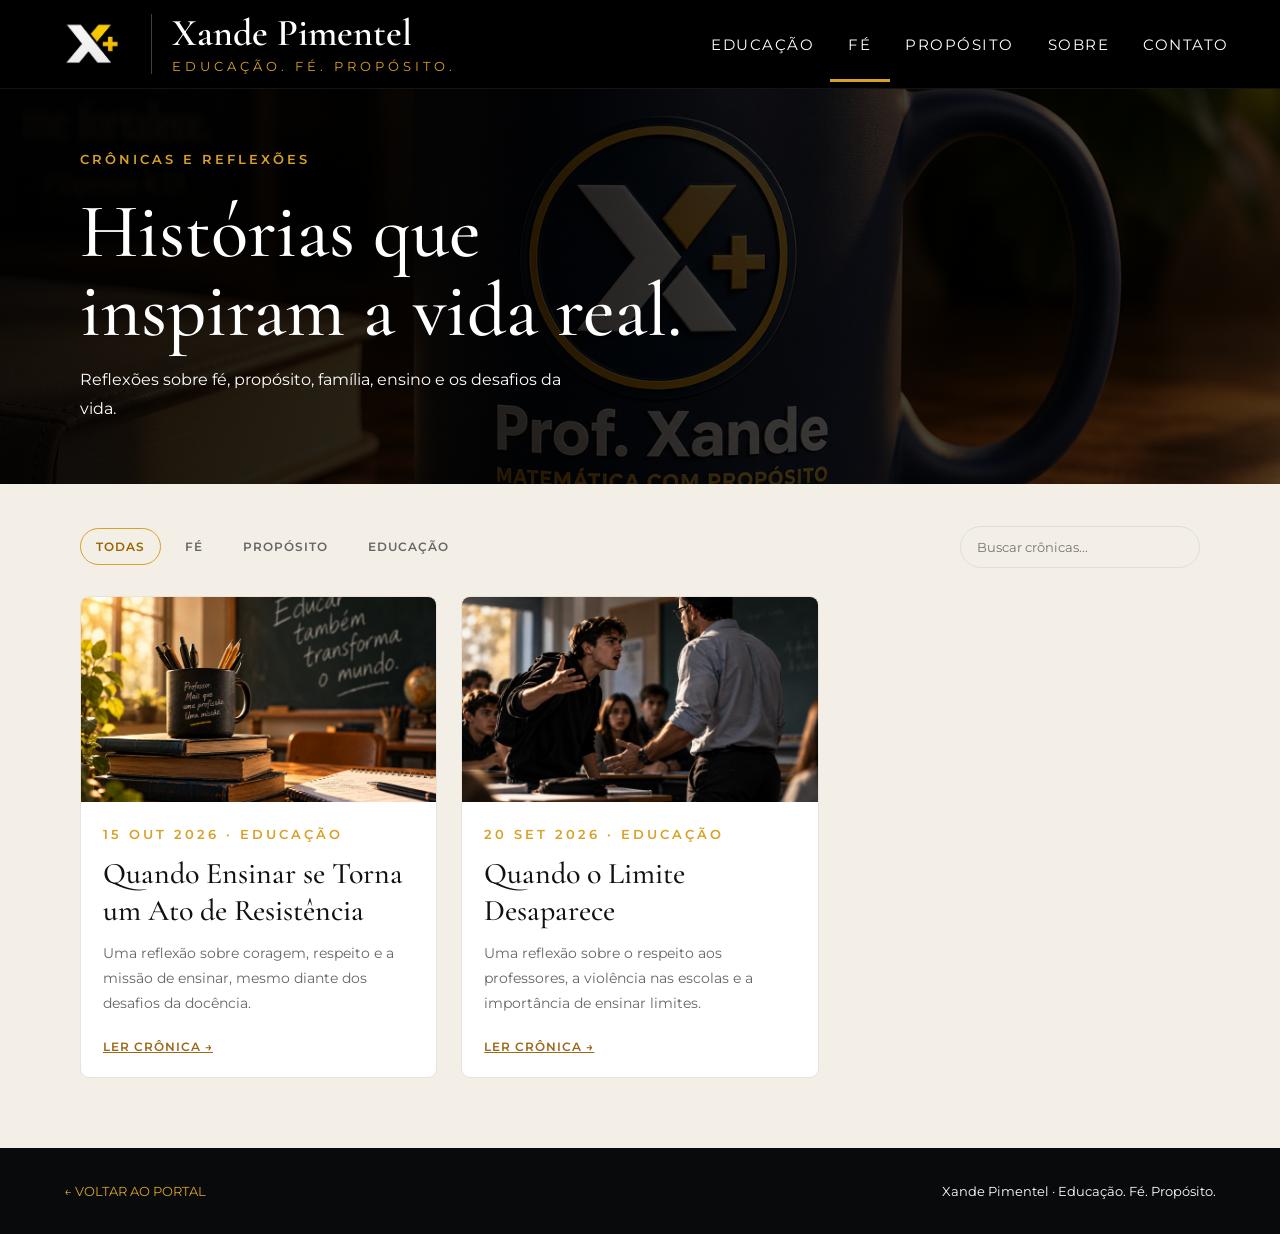
==== commit 84da3d02: "Corrige caminho da imagem PNG da segunda crônica" ====
--- a/cronicas/index.html
+++ b/cronicas/index.html
@@ -1 +1 @@
-<!doctype html><html lang="pt-BR"><head><meta charset="utf-8"><meta name="viewport" content="width=device-width,initial-scale=1"><title>Crônicas e Reflexões | Xande Pimentel</title><link rel="preconnect" href="https://fonts.googleapis.com"><link rel="preconnect" href="https://fonts.gstatic.com" crossorigin><link href="https://fonts.googleapis.com/css2?family=Cormorant+Garamond:wght@400;500;600&family=Montserrat:wght@400;500;600&display=swap" rel="stylesheet"><link rel="stylesheet" href="../css/style.css"><link rel="stylesheet" href="style.css"></head><body><header class="header"><div class="container"><div class="logo-area"><img src="../images/logo.png" class="logo" alt="Logo Xande Pimentel"><div class="brand"><h2>Xande Pimentel</h2><span>EDUCAÇÃO. FÉ. PROPÓSITO.</span></div></div><nav><ul><li><a href="../index.html#educacao">EDUCAÇÃO</a></li><li><a class="active" href="index.html">FÉ</a></li><li><a href="../index.html">PROPÓSITO</a></li><li><a href="../index.html">SOBRE</a></li><li><a href="../index.html#rodape">CONTATO</a></li></ul></nav></div></header><section class="library-hero"><div class="library-hero-inner"><span class="library-eyebrow">CRÔNICAS E REFLEXÕES</span><h1>Histórias que<br>inspiram a vida real.</h1><p>Reflexões sobre fé, propósito, família, ensino e os desafios da vida.</p></div></section><main class="library-main"><div class="library-filters"><div class="library-categories" aria-label="Filtrar por tema"><button class="selected" data-filter="Todas">TODAS</button><button data-filter="Fé">FÉ</button><button data-filter="Propósito">PROPÓSITO</button><button data-filter="Educação">EDUCAÇÃO</button></div><input id="search" class="library-search" type="search" placeholder="Buscar crônicas..." aria-label="Buscar crônicas"></div><div class="library-grid" id="grid"><article class="library-card" data-category="Educação" data-title="Quando Ensinar se Torna um Ato de Resistência"><div class="library-cover library-cover-image"><img src="../images/cronica-dia-dos-professores.jpg" alt="Livros, caderno e caneca de professor em sala de aula" loading="lazy"></div><div class="library-card-body"><span class="library-meta">15 OUT 2026 · EDUCAÇÃO</span><h2>Quando Ensinar se Torna um Ato de Resistência</h2><p>Uma reflexão sobre coragem, respeito e a missão de ensinar, mesmo diante dos desafios da docência.</p><a href="quando-ensinar-se-torna-um-ato-de-resistencia.html">LER CRÔNICA →</a></div></article><article class="library-card" data-category="Educação" data-title="Quando o Limite Desaparece"><div class="library-cover library-cover-image"><img src="../images/cronica-quando-o-limite-desaparece.png" alt="Enfrentamento entre aluno e professor em sala de aula" loading="lazy"></div><div class="library-card-body"><span class="library-meta">20 SET 2026 · EDUCAÇÃO</span><h2>Quando o Limite Desaparece</h2><p>Uma reflexão sobre o respeito aos professores, a violência nas escolas e a importância de ensinar limites.</p><a href="quando-o-limite-desaparece.html">LER CRÔNICA →</a></div></article></div><p id="empty" hidden>Nenhuma crônica encontrada.</p></main><footer class="library-footer"><a href="../index.html">← VOLTAR AO PORTAL</a><span> Xande Pimentel · Educação. Fé. Propósito.</span></footer><script>const buttons=[...document.querySelectorAll('[data-filter]')],search=document.querySelector('#search'),cards=[...document.querySelectorAll('.library-card')];let category='Todas';function render(){let count=0;for(const card of cards){const ok=(category==='Todas'||card.dataset.category===category)&&card.textContent.toLocaleLowerCase('pt-BR').includes(search.value.toLocaleLowerCase('pt-BR'));card.hidden=!ok;if(ok)count++}document.querySelector('#empty').hidden=count!==0}buttons.forEach(button=>button.addEventListener('click',()=>{category=button.dataset.filter;buttons.forEach(b=>b.classList.toggle('selected',b===button));render()}));search.addEventListener('input',render);</script></body></html>+<!doctype html><html lang="pt-BR"><head><meta charset="utf-8"><meta name="viewport" content="width=device-width,initial-scale=1"><title>Crônicas e Reflexões | Xande Pimentel</title><link rel="preconnect" href="https://fonts.googleapis.com"><link rel="preconnect" href="https://fonts.gstatic.com" crossorigin><link href="https://fonts.googleapis.com/css2?family=Cormorant+Garamond:wght@400;500;600&family=Montserrat:wght@400;500;600&display=swap" rel="stylesheet"><link rel="stylesheet" href="../css/style.css"><link rel="stylesheet" href="style.css"></head><body><header class="header"><div class="container"><div class="logo-area"><img src="../images/logo.png" class="logo" alt="Logo Xande Pimentel"><div class="brand"><h2>Xande Pimentel</h2><span>EDUCAÇÃO. FÉ. PROPÓSITO.</span></div></div><nav><ul><li><a href="../index.html#educacao">EDUCAÇÃO</a></li><li><a class="active" href="index.html">FÉ</a></li><li><a href="../index.html">PROPÓSITO</a></li><li><a href="../index.html">SOBRE</a></li><li><a href="../index.html#rodape">CONTATO</a></li></ul></nav></div></header><section class="library-hero"><div class="library-hero-inner"><span class="library-eyebrow">CRÔNICAS E REFLEXÕES</span><h1>Histórias que<br>inspiram a vida real.</h1><p>Reflexões sobre fé, propósito, família, ensino e os desafios da vida.</p></div></section><main class="library-main"><div class="library-filters"><div class="library-categories" aria-label="Filtrar por tema"><button class="selected" data-filter="Todas">TODAS</button><button data-filter="Fé">FÉ</button><button data-filter="Propósito">PROPÓSITO</button><button data-filter="Educação">EDUCAÇÃO</button></div><input id="search" class="library-search" type="search" placeholder="Buscar crônicas..." aria-label="Buscar crônicas"></div><div class="library-grid" id="grid"><article class="library-card" data-category="Educação" data-title="Quando Ensinar se Torna um Ato de Resistência"><div class="library-cover library-cover-image"><img src="../images/cronica-dia-dos-professores.jpg" alt="Livros, caderno e caneca de professor em sala de aula" loading="lazy"></div><div class="library-card-body"><span class="library-meta">15 OUT 2026 · EDUCAÇÃO</span><h2>Quando Ensinar se Torna um Ato de Resistência</h2><p>Uma reflexão sobre coragem, respeito e a missão de ensinar, mesmo diante dos desafios da docência.</p><a href="quando-ensinar-se-torna-um-ato-de-resistencia.html">LER CRÔNICA →</a></div></article><article class="library-card" data-category="Educação" data-title="Quando o Limite Desaparece"><div class="library-cover library-cover-image"><img src="../images/Confronto%20Tenso%20na%20Sala%20de%20Aula.png" alt="Enfrentamento entre aluno e professor em sala de aula" loading="lazy"></div><div class="library-card-body"><span class="library-meta">20 SET 2026 · EDUCAÇÃO</span><h2>Quando o Limite Desaparece</h2><p>Uma reflexão sobre o respeito aos professores, a violência nas escolas e a importância de ensinar limites.</p><a href="quando-o-limite-desaparece.html">LER CRÔNICA →</a></div></article></div><p id="empty" hidden>Nenhuma crônica encontrada.</p></main><footer class="library-footer"><a href="../index.html">← VOLTAR AO PORTAL</a><span> Xande Pimentel · Educação. Fé. Propósito.</span></footer><script>const buttons=[...document.querySelectorAll('[data-filter]')],search=document.querySelector('#search'),cards=[...document.querySelectorAll('.library-card')];let category='Todas';function render(){let count=0;for(const card of cards){const ok=(category==='Todas'||card.dataset.category===category)&&card.textContent.toLocaleLowerCase('pt-BR').includes(search.value.toLocaleLowerCase('pt-BR'));card.hidden=!ok;if(ok)count++}document.querySelector('#empty').hidden=count!==0}buttons.forEach(button=>button.addEventListener('click',()=>{category=button.dataset.filter;buttons.forEach(b=>b.classList.toggle('selected',b===button));render()}));search.addEventListener('input',render);</script></body></html>
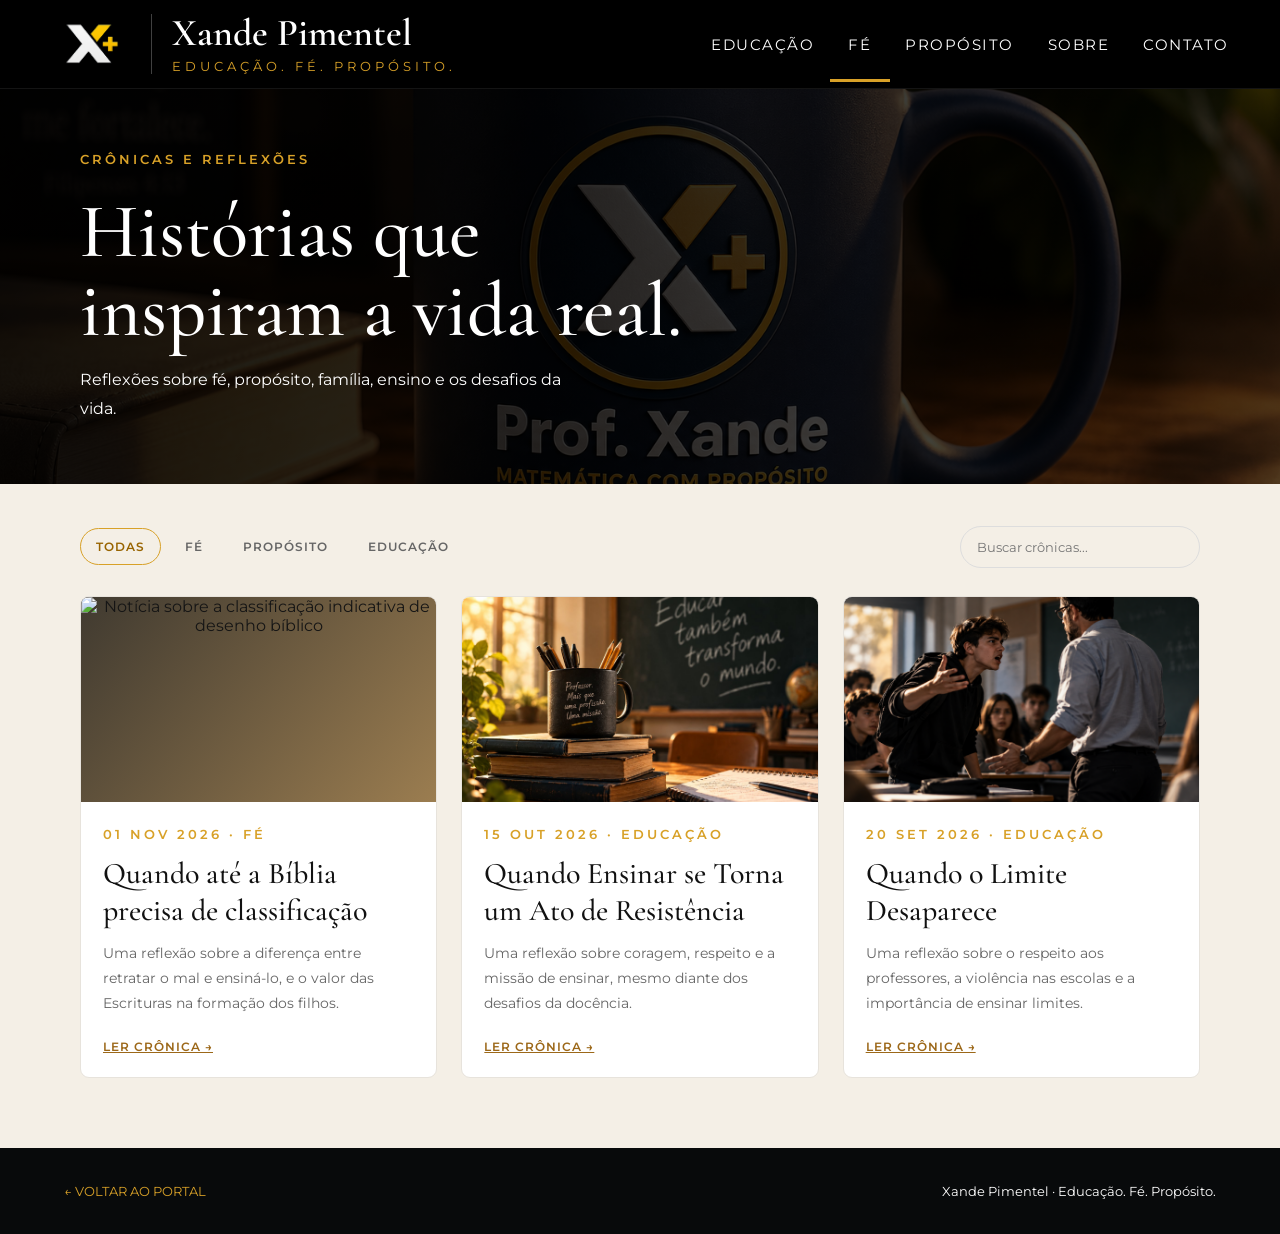
==== commit 60dd7728: "Adiciona nova crônica ao topo da biblioteca" ====
--- a/cronicas/index.html
+++ b/cronicas/index.html
@@ -1 +1 @@
-<!doctype html><html lang="pt-BR"><head><meta charset="utf-8"><meta name="viewport" content="width=device-width,initial-scale=1"><title>Crônicas e Reflexões | Xande Pimentel</title><link rel="preconnect" href="https://fonts.googleapis.com"><link rel="preconnect" href="https://fonts.gstatic.com" crossorigin><link href="https://fonts.googleapis.com/css2?family=Cormorant+Garamond:wght@400;500;600&family=Montserrat:wght@400;500;600&display=swap" rel="stylesheet"><link rel="stylesheet" href="../css/style.css"><link rel="stylesheet" href="style.css"></head><body><header class="header"><div class="container"><div class="logo-area"><img src="../images/logo.png" class="logo" alt="Logo Xande Pimentel"><div class="brand"><h2>Xande Pimentel</h2><span>EDUCAÇÃO. FÉ. PROPÓSITO.</span></div></div><nav><ul><li><a href="../index.html#educacao">EDUCAÇÃO</a></li><li><a class="active" href="index.html">FÉ</a></li><li><a href="../index.html">PROPÓSITO</a></li><li><a href="../index.html">SOBRE</a></li><li><a href="../index.html#rodape">CONTATO</a></li></ul></nav></div></header><section class="library-hero"><div class="library-hero-inner"><span class="library-eyebrow">CRÔNICAS E REFLEXÕES</span><h1>Histórias que<br>inspiram a vida real.</h1><p>Reflexões sobre fé, propósito, família, ensino e os desafios da vida.</p></div></section><main class="library-main"><div class="library-filters"><div class="library-categories" aria-label="Filtrar por tema"><button class="selected" data-filter="Todas">TODAS</button><button data-filter="Fé">FÉ</button><button data-filter="Propósito">PROPÓSITO</button><button data-filter="Educação">EDUCAÇÃO</button></div><input id="search" class="library-search" type="search" placeholder="Buscar crônicas..." aria-label="Buscar crônicas"></div><div class="library-grid" id="grid"><article class="library-card" data-category="Educação" data-title="Quando Ensinar se Torna um Ato de Resistência"><div class="library-cover library-cover-image"><img src="../images/cronica-dia-dos-professores.jpg" alt="Livros, caderno e caneca de professor em sala de aula" loading="lazy"></div><div class="library-card-body"><span class="library-meta">15 OUT 2026 · EDUCAÇÃO</span><h2>Quando Ensinar se Torna um Ato de Resistência</h2><p>Uma reflexão sobre coragem, respeito e a missão de ensinar, mesmo diante dos desafios da docência.</p><a href="quando-ensinar-se-torna-um-ato-de-resistencia.html">LER CRÔNICA →</a></div></article><article class="library-card" data-category="Educação" data-title="Quando o Limite Desaparece"><div class="library-cover library-cover-image"><img src="../images/Confronto%20Tenso%20na%20Sala%20de%20Aula.png" alt="Enfrentamento entre aluno e professor em sala de aula" loading="lazy"></div><div class="library-card-body"><span class="library-meta">20 SET 2026 · EDUCAÇÃO</span><h2>Quando o Limite Desaparece</h2><p>Uma reflexão sobre o respeito aos professores, a violência nas escolas e a importância de ensinar limites.</p><a href="quando-o-limite-desaparece.html">LER CRÔNICA →</a></div></article></div><p id="empty" hidden>Nenhuma crônica encontrada.</p></main><footer class="library-footer"><a href="../index.html">← VOLTAR AO PORTAL</a><span> Xande Pimentel · Educação. Fé. Propósito.</span></footer><script>const buttons=[...document.querySelectorAll('[data-filter]')],search=document.querySelector('#search'),cards=[...document.querySelectorAll('.library-card')];let category='Todas';function render(){let count=0;for(const card of cards){const ok=(category==='Todas'||card.dataset.category===category)&&card.textContent.toLocaleLowerCase('pt-BR').includes(search.value.toLocaleLowerCase('pt-BR'));card.hidden=!ok;if(ok)count++}document.querySelector('#empty').hidden=count!==0}buttons.forEach(button=>button.addEventListener('click',()=>{category=button.dataset.filter;buttons.forEach(b=>b.classList.toggle('selected',b===button));render()}));search.addEventListener('input',render);</script></body></html>+<!doctype html><html lang="pt-BR"><head><meta charset="utf-8"><meta name="viewport" content="width=device-width,initial-scale=1"><title>Crônicas e Reflexões | Xande Pimentel</title><link rel="preconnect" href="https://fonts.googleapis.com"><link rel="preconnect" href="https://fonts.gstatic.com" crossorigin><link href="https://fonts.googleapis.com/css2?family=Cormorant+Garamond:wght@400;500;600&family=Montserrat:wght@400;500;600&display=swap" rel="stylesheet"><link rel="stylesheet" href="../css/style.css"><link rel="stylesheet" href="style.css"></head><body><header class="header"><div class="container"><div class="logo-area"><img src="../images/logo.png" class="logo" alt="Logo Xande Pimentel"><div class="brand"><h2>Xande Pimentel</h2><span>EDUCAÇÃO. FÉ. PROPÓSITO.</span></div></div><nav><ul><li><a href="../index.html#educacao">EDUCAÇÃO</a></li><li><a class="active" href="index.html">FÉ</a></li><li><a href="../index.html">PROPÓSITO</a></li><li><a href="../index.html">SOBRE</a></li><li><a href="../index.html#rodape">CONTATO</a></li></ul></nav></div></header><section class="library-hero"><div class="library-hero-inner"><span class="library-eyebrow">CRÔNICAS E REFLEXÕES</span><h1>Histórias que<br>inspiram a vida real.</h1><p>Reflexões sobre fé, propósito, família, ensino e os desafios da vida.</p></div></section><main class="library-main"><div class="library-filters"><div class="library-categories" aria-label="Filtrar por tema"><button class="selected" data-filter="Todas">TODAS</button><button data-filter="Fé">FÉ</button><button data-filter="Propósito">PROPÓSITO</button><button data-filter="Educação">EDUCAÇÃO</button></div><input id="search" class="library-search" type="search" placeholder="Buscar crônicas..." aria-label="Buscar crônicas"></div><div class="library-grid" id="grid"><article class="library-card" data-category="Fé" data-title="Quando até a Bíblia precisa de classificação"><div class="library-cover library-cover-image"><img src="../images/cronica-classificacao-biblia.jpeg" alt="Notícia sobre a classificação indicativa de desenho bíblico" loading="lazy"></div><div class="library-card-body"><span class="library-meta">01 NOV 2026 · FÉ</span><h2>Quando até a Bíblia precisa de classificação</h2><p>Uma reflexão sobre a diferença entre retratar o mal e ensiná-lo, e o valor das Escrituras na formação dos filhos.</p><a href="quando-ate-a-biblia-precisa-de-classificacao.html">LER CRÔNICA →</a></div></article><article class="library-card" data-category="Educação" data-title="Quando Ensinar se Torna um Ato de Resistência"><div class="library-cover library-cover-image"><img src="../images/cronica-dia-dos-professores.jpg" alt="Livros, caderno e caneca de professor em sala de aula" loading="lazy"></div><div class="library-card-body"><span class="library-meta">15 OUT 2026 · EDUCAÇÃO</span><h2>Quando Ensinar se Torna um Ato de Resistência</h2><p>Uma reflexão sobre coragem, respeito e a missão de ensinar, mesmo diante dos desafios da docência.</p><a href="quando-ensinar-se-torna-um-ato-de-resistencia.html">LER CRÔNICA →</a></div></article><article class="library-card" data-category="Educação" data-title="Quando o Limite Desaparece"><div class="library-cover library-cover-image"><img src="../images/Confronto%20Tenso%20na%20Sala%20de%20Aula.png" alt="Enfrentamento entre aluno e professor em sala de aula" loading="lazy"></div><div class="library-card-body"><span class="library-meta">20 SET 2026 · EDUCAÇÃO</span><h2>Quando o Limite Desaparece</h2><p>Uma reflexão sobre o respeito aos professores, a violência nas escolas e a importância de ensinar limites.</p><a href="quando-o-limite-desaparece.html">LER CRÔNICA →</a></div></article></div><p id="empty" hidden>Nenhuma crônica encontrada.</p></main><footer class="library-footer"><a href="../index.html">← VOLTAR AO PORTAL</a><span> Xande Pimentel · Educação. Fé. Propósito.</span></footer><script>const buttons=[...document.querySelectorAll('[data-filter]')],search=document.querySelector('#search'),cards=[...document.querySelectorAll('.library-card')];let category='Todas';function render(){let count=0;for(const card of cards){const ok=(category==='Todas'||card.dataset.category===category)&&card.textContent.toLocaleLowerCase('pt-BR').includes(search.value.toLocaleLowerCase('pt-BR'));card.hidden=!ok;if(ok)count++}document.querySelector('#empty').hidden=count!==0}buttons.forEach(button=>button.addEventListener('click',()=>{category=button.dataset.filter;buttons.forEach(b=>b.classList.toggle('selected',b===button));render()}));search.addEventListener('input',render);</script></body></html>
